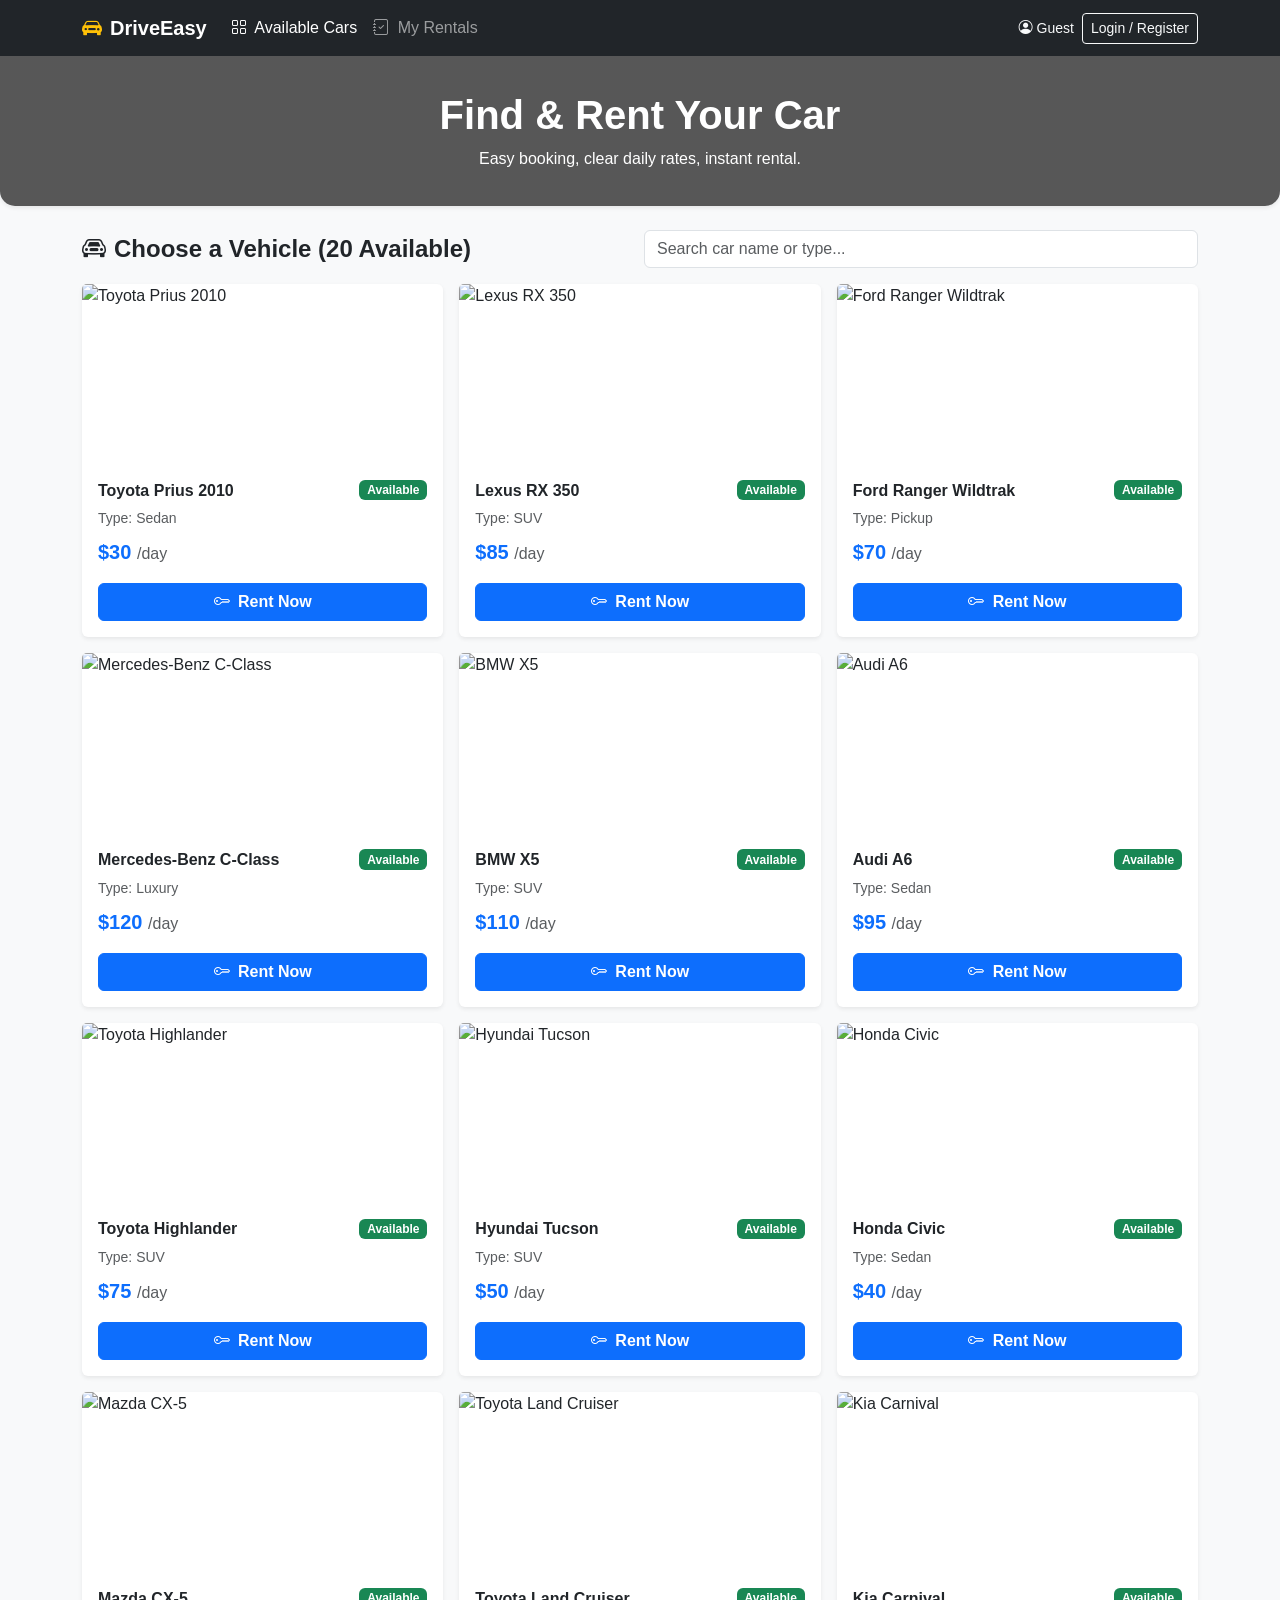
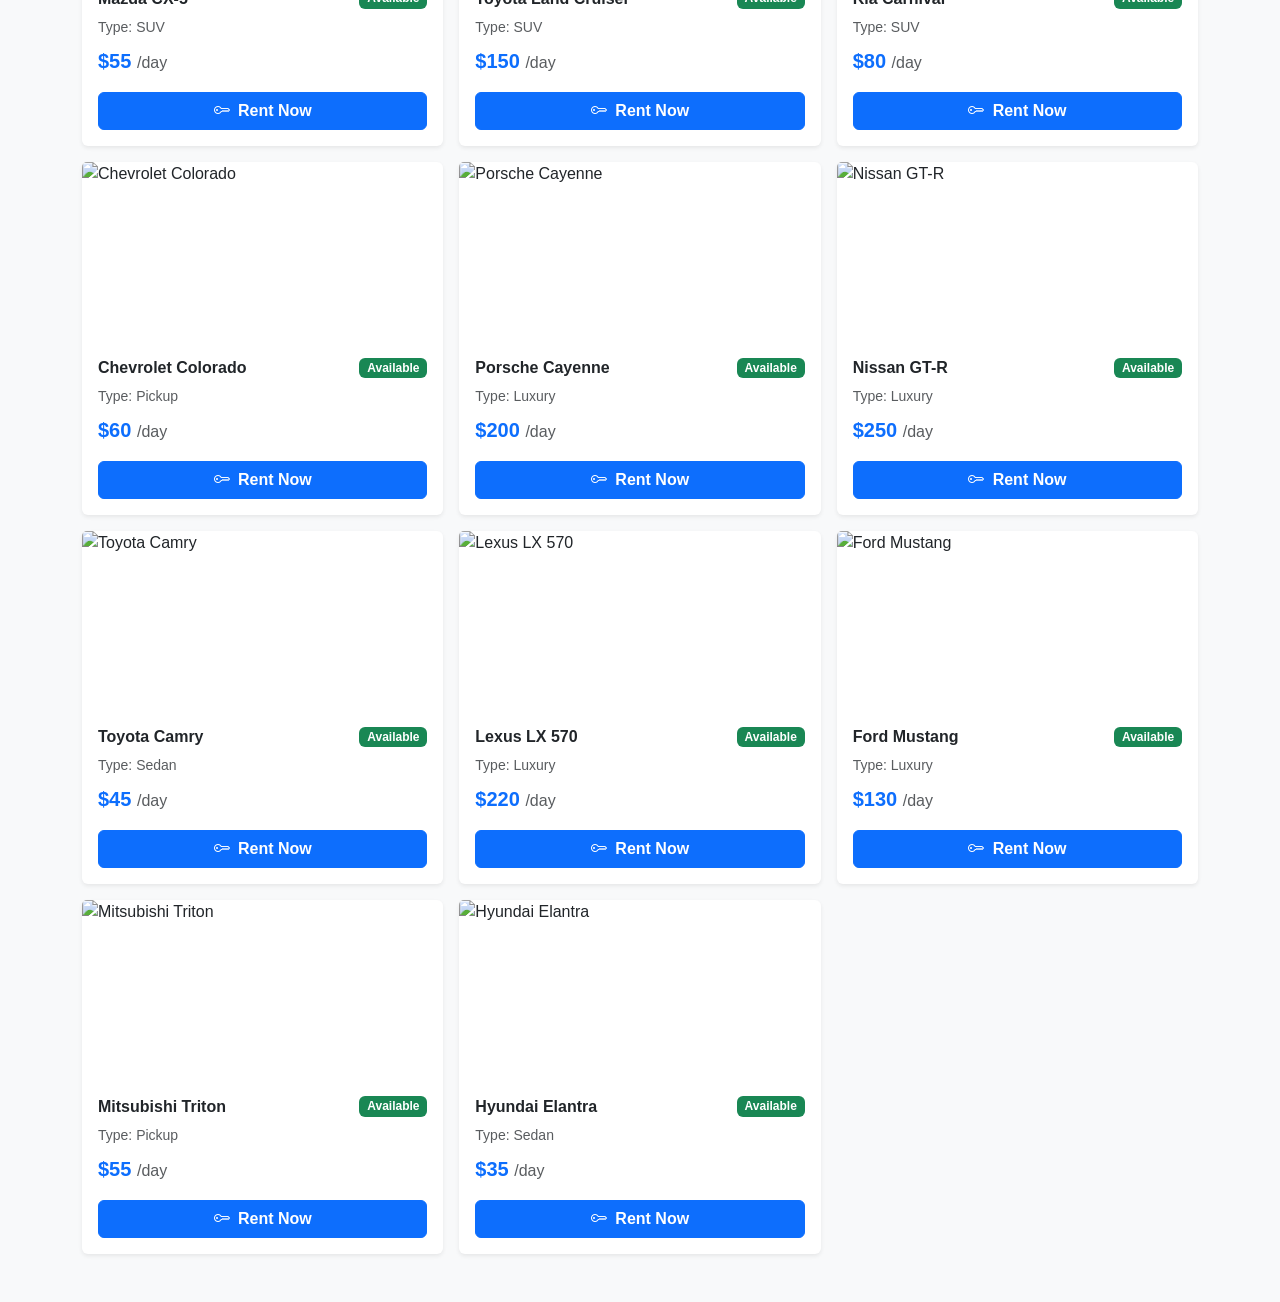
==== index.html @ 92d4c768 "update last code" ====
<!DOCTYPE html>
<html lang="en">
<head>
  <meta charset="UTF-8">
  <meta name="viewport" content="width=device-width, initial-scale=1.0">
  <title>Car Rental System (20 Vehicles)</title>
  <link href="https://cdn.jsdelivr.net/npm/bootstrap@5.3.0/dist/css/bootstrap.min.css" rel="stylesheet">
  <link rel="stylesheet" href="https://cdn.jsdelivr.net/npm/bootstrap-icons@1.11.0/font/bootstrap-icons.css">
  <style>
    body {
      font-family: -apple-system, BlinkMacSystemFont, "Segoe UI", Roboto, Helvetica, Arial, sans-serif;
    }
    .car-card img {
      height: 180px;
      object-fit: cover;
    }
    .hero-banner {
      background: linear-gradient(rgba(0,0,0,0.65), rgba(0,0,0,0.65)), url('https://images.unsplash.com/photo-1485291571150-772bcfc10da5?auto=format&fit=crop&w=1200&q=80');
      background-size: cover;
      background-position: center;
      color: white;
      padding: 35px 15px;
      border-radius: 0 0 15px 15px;
    }
    @media (max-width: 576px) {
      .hero-banner { padding: 25px 10px; }
      .hero-banner h1 { font-size: 1.6rem; }
      .car-card img { height: 160px; }
    }
  </style>
</head>
<body class="bg-light">

  <nav class="navbar navbar-expand-lg navbar-dark bg-dark sticky-top">
    <div class="container">
      <a class="navbar-brand fw-bold" href="#"><i class="bi-car-front-fill me-2 text-warning"></i>DriveEasy</a>
      <button class="navbar-toggler" type="button" data-bs-toggle="collapse" data-bs-target="#navbarNav">
        <span class="navbar-toggler-icon"></span>
      </button>
      <div class="collapse navbar-collapse" id="navbarNav">
        <ul class="navbar-nav me-auto my-2 my-lg-0">
          <li class="nav-item">
            <a class="nav-link active" href="#" onclick="showSection('customer-browse')"><i class="bi-grid me-1"></i> Available Cars</a>
          </li>
          <li class="nav-item" id="nav-my-rentals">
            <a class="nav-link" href="#" onclick="showSection('customer-dashboard')"><i class="bi-journal-check me-1"></i> My Rentals</a>
          </li>
          <li class="nav-item d-none" id="nav-admin">
            <a class="nav-link text-warning" href="#" onclick="showSection('admin-dashboard')"><i class="bi-shield-lock me-1"></i> Admin Panel</a>
          </li>
        </ul>
        <div class="d-flex align-items-center gap-2">
          <span class="text-light small" id="user-display"><i class="bi-person-circle"></i> Guest</span>
          <button class="btn btn-outline-light btn-sm" id="auth-btn" data-bs-toggle="modal" data-bs-target="#authModal">Login / Register</button>
          <button class="btn btn-warning btn-sm d-none" id="logout-btn" onclick="logout()">Logout</button>
        </div>
      </div>
    </div>
  </nav>

  <div class="hero-banner text-center mb-4 shadow-sm">
    <div class="container">
      <h1 class="fw-bold">Find & Rent Your Car</h1>
      <p class="lead mb-0 fs-6">Easy booking, clear daily rates, instant rental.</p>
    </div>
  </div>

  <div class="container mb-5">

    <section id="customer-browse">
      <div class="row align-items-center mb-3 g-2">
        <div class="col-12 col-md-6">
          <h4 class="fw-bold mb-0"><i class="bi-car-front me-2"></i>Choose a Vehicle (20 Available)</h4>
        </div>
        <div class="col-12 col-md-6">
          <input type="text" class="form-control" id="searchInput" onkeyup="filterCars()" placeholder="Search car name or type...">
        </div>
      </div>
      <div class="row g-3" id="car-list-container">
        </div>
    </section>

    <section id="customer-dashboard" class="d-none">
      <h4 class="fw-bold mb-3"><i class="bi-card-checklist me-2"></i>My Active Rentals & Returns</h4>
      <div class="card shadow-sm border-0">
        <div class="card-body p-0">
          <div class="table-responsive">
            <table class="table table-hover align-middle mb-0">
              <thead class="table-dark">
                <tr>
                  <th>Car</th>
                  <th>Days</th>
                  <th>Total Paid</th>
                  <th>Renter Name</th>
                  <th>Status</th>
                  <th>Action</th>
                </tr>
              </thead>
              <tbody id="rented-table-body">
                </tbody>
            </table>
          </div>
        </div>
      </div>
    </section>

    <section id="admin-dashboard" class="d-none">
      <div class="d-flex justify-content-between align-items-center mb-3">
        <h4 class="fw-bold mb-0"><i class="bi-speedometer2 me-2"></i>Admin Dashboard</h4>
        <button class="btn btn-success btn-sm" data-bs-toggle="modal" data-bs-target="#addCarModal">
          <i class="bi-plus-lg me-1"></i> Add New Car
        </button>
      </div>

      <div class="row g-2 mb-4">
        <div class="col-4">
          <div class="card bg-primary text-white p-2 text-center">
            <small>Total</small>
            <h4 id="stat-total-cars" class="mb-0">0</h4>
          </div>
        </div>
        <div class="col-4">
          <div class="card bg-warning text-dark p-2 text-center">
            <small>Rented</small>
            <h4 id="stat-rented-cars" class="mb-0">0</h4>
          </div>
        </div>
        <div class="col-4">
          <div class="card bg-success text-white p-2 text-center">
            <small>Available</small>
            <h4 id="stat-available-cars" class="mb-0">0</h4>
          </div>
        </div>
      </div>

      <div class="card shadow-sm border-0 mb-4">
        <div class="card-header bg-dark text-white fw-bold"><i class="bi-people-fill me-2"></i>Customer Active Rentals & Info</div>
        <div class="card-body p-0">
          <div class="table-responsive">
            <table class="table table-hover align-middle mb-0">
              <thead class="table-secondary">
                <tr>
                  <th>Customer Name</th>
                  <th>Customer Email</th>
                  <th>Phone Number</th>
                  <th>Rented Vehicle</th>
                  <th>Duration / Total</th>
                  <th>Action</th>
                </tr>
              </thead>
              <tbody id="admin-rentals-table-body">
                </tbody>
            </table>
          </div>
        </div>
      </div>

      <div class="card shadow-sm border-0">
        <div class="card-header bg-white fw-bold">Vehicle Fleet</div>
        <div class="card-body p-0">
          <div class="table-responsive">
            <table class="table table-striped align-middle mb-0">
              <thead>
                <tr>
                  <th>ID</th>
                  <th>Car</th>
                  <th>Type</th>
                  <th>Rate/Day</th>
                  <th>Status</th>
                  <th>Action</th>
                </tr>
              </thead>
              <tbody id="admin-table-body">
                </tbody>
            </table>
          </div>
        </div>
      </div>
    </section>

  </div>

  <div class="modal fade" id="authModal" tabindex="-1">
    <div class="modal-dialog modal-dialog-centered">
      <div class="modal-content">
        <div class="modal-header">
          <h5 class="modal-title" id="authModalTitle">Account Access</h5>
          <button type="button" class="btn-close" data-bs-dismiss="modal"></button>
        </div>
        <div class="modal-body">
          <ul class="nav nav-pills nav-justified mb-3" id="pills-tab">
            <li class="nav-item">
              <button class="nav-link active" id="pills-login-tab" data-bs-toggle="pill" data-bs-target="#pills-login">Login</button>
            </li>
            <li class="nav-item">
              <button class="nav-link" id="pills-register-tab" data-bs-toggle="pill" data-bs-target="#pills-register">Register Customer</button>
            </li>
          </ul>
          <div class="tab-content" id="pills-tabContent">
            <div class="tab-pane fade show active" id="pills-login">
              <form id="loginForm">
                <div class="mb-3">
                  <label class="form-label">Email Address</label>
                  <input type="email" class="form-control" id="loginEmail" placeholder="admin@gmail.com" required>
                </div>
                <div class="mb-3">
                  <label class="form-label">Password</label>
                  <input type="password" class="form-control" id="loginPassword" placeholder="enter password" required>
                </div>
                <button type="submit" class="btn btn-primary w-100">Login</button>
                <div class="mt-3 text-muted small bg-light p-2 rounded">
                  <strong>Admin Credentials:</strong> example join@gmail.com / pw : abc234
                </div>
              </form>
            </div>
            <div class="tab-pane fade" id="pills-register">
              <form id="registerForm">
                <div class="mb-2">
                  <label class="form-label">Full Name</label>
                  <input type="text" class="form-control" id="regName" required placeholder="John Doe">
                </div>
                <div class="mb-2">
                  <label class="form-label">Phone Number</label>
                  <input type="tel" class="form-control" id="regPhone" required placeholder="012 345 678">
                </div>
                <div class="mb-2">
                  <label class="form-label">Email Address</label>
                  <input type="email" class="form-control" id="regEmail" required placeholder="john@example.com">
                </div>
                <div class="mb-3">
                  <label class="form-label">Password</label>
                  <input type="password" class="form-control" id="regPassword" required placeholder="enter password">
                </div>
                <button type="submit" class="btn btn-success w-100">Register Account</button>
              </form>
            </div>
          </div>
        </div>
      </div>
    </div>
  </div>

  <div class="modal fade" id="rentalModal" tabindex="-1">
    <div class="modal-dialog modal-dialog-centered">
      <div class="modal-content">
        <div class="modal-header">
          <h5 class="modal-title"><i class="bi-calculator me-2"></i>Rent & Payment Details</h5>
          <button type="button" class="btn-close" data-bs-dismiss="modal"></button>
        </div>
        <div class="modal-body">
          <div class="card bg-light mb-3">
            <div class="card-body">
              <h5 id="modalCarName" class="fw-bold mb-1">Car Name</h5>
              <p id="modalCarRate" class="text-muted mb-0">Daily Rate: $0</p>
            </div>
          </div>
          <form id="checkoutForm">
            <input type="hidden" id="modalCarId">
            <div class="mb-3">
              <label class="form-label">Number of Rental Days</label>
              <input type="number" class="form-control" id="rentalDays" min="1" value="1" oninput="calculateTotal()" required>
            </div>
            <div class="mb-3">
              <label class="form-label">Select Payment Method</label>
              <select class="form-select" id="paymentMethod" required>
                <option value="ABA Pay / KHQR">ABA Pay / KHQR</option>
                <option value="Credit Card">Credit Card (Visa/Mastercard)</option>
                <option value="Cash on Delivery">Cash on Delivery</option>
              </select>
            </div>
            <div class="p-3 bg-warning-subtle border border-warning rounded mb-3 text-center">
              <span class="fs-6">Total Cost:</span>
              <h3 id="modalTotalCost" class="fw-bold text-success mb-0">$0</h3>
            </div>
            <button type="submit" class="btn btn-success w-100 btn-lg">
              <i class="bi-credit-card-fill me-1"></i> Pay & Rent Now
            </button>
          </form>
        </div>
      </div>
    </div>
  </div>

  <div class="modal fade" id="addCarModal" tabindex="-1">
    <div class="modal-dialog modal-dialog-centered">
      <div class="modal-content">
        <div class="modal-header">
          <h5 class="modal-title">Add New Vehicle</h5>
          <button type="button" class="btn-close" data-bs-dismiss="modal"></button>
        </div>
        <div class="modal-body">
          <form id="addCarForm">
            <div class="mb-3">
              <label class="form-label">Car Name</label>
              <input type="text" class="form-control" id="carName" required placeholder="e.g. Lexus RX350">
            </div>
            <div class="mb-3">
              <label class="form-label">Category</label>
              <select class="form-select" id="carType">
                <option value="SUV">SUV</option>
                <option value="Sedan">Sedan</option>
                <option value="Pickup">Pickup</option>
                <option value="Luxury">Luxury</option>
              </select>
            </div>
            <div class="mb-3">
              <label class="form-label">Price Per Day ($)</label>
              <input type="number" class="form-control" id="carPrice" required placeholder="50">
            </div>
            <div class="mb-3">
              <label class="form-label">Image URL</label>
              <input type="url" class="form-control" id="carImage" required placeholder="https://...">
            </div>
            <button type="submit" class="btn btn-primary w-100">Save Vehicle</button>
          </form>
        </div>
      </div>
    </div>
  </div>

  <script src="https://cdn.jsdelivr.net/npm/bootstrap@5.3.0/dist/js/bootstrap.bundle.min.js"></script>

  <script>
    // System Users Database (Admin credentials configured here)
    let users = [
      { name: "System Admin", phone: "012000000", email: "visal22@gmail.com", password: "Sal22", role: "Admin" }
    ];

    let currentUser = null;

    // 20 Initial Cars Data
    let cars = [
      { id: 1, name: "Toyota Prius 2010", type: "Sedan", price: 30, available: true, img: "https://images.unsplash.com/photo-1590362891991-f776e747a588?auto=format&fit=crop&w=600&q=80" },
      { id: 2, name: "Lexus RX 350", type: "SUV", price: 85, available: true, img: "https://images.unsplash.com/photo-1563720223185-11003d516935?auto=format&fit=crop&w=600&q=80" },
      { id: 3, name: "Ford Ranger Wildtrak", type: "Pickup", price: 70, available: true, img: "https://images.unsplash.com/photo-1533473359331-0135ef1b58bf?auto=format&fit=crop&w=600&q=80" },
      { id: 4, name: "Mercedes-Benz C-Class", type: "Luxury", price: 120, available: true, img: "https://images.unsplash.com/photo-1618843479313-40f8afb4b4d8?auto=format&fit=crop&w=600&q=80" },
      { id: 5, name: "BMW X5", type: "SUV", price: 110, available: true, img: "https://images.unsplash.com/photo-1555215695-3004980ad54e?auto=format&fit=crop&w=600&q=80" },
      { id: 6, name: "Audi A6", type: "Sedan", price: 95, available: true, img: "https://images.unsplash.com/photo-1603584173870-7f23fdae1b7a?auto=format&fit=crop&w=600&q=80" },
      { id: 7, name: "Toyota Highlander", type: "SUV", price: 75, available: true, img: "https://images.unsplash.com/photo-1549399542-7e3f8b79c341?auto=format&fit=crop&w=600&q=80" },
      { id: 8, name: "Hyundai Tucson", type: "SUV", price: 50, available: true, img: "https://images.unsplash.com/photo-1583121274602-3e2820c69888?auto=format&fit=crop&w=600&q=80" },
      { id: 9, name: "Honda Civic", type: "Sedan", price: 40, available: true, img: "https://images.unsplash.com/photo-1605559424843-9e4c228bf1c2?auto=format&fit=crop&w=600&q=80" },
      { id: 10, name: "Mazda CX-5", type: "SUV", price: 55, available: true, img: "https://images.unsplash.com/photo-1541899481282-d53bffe3c35d?auto=format&fit=crop&w=600&q=80" },
      { id: 11, name: "Toyota Land Cruiser", type: "SUV", price: 150, available: true, img: "https://images.unsplash.com/photo-1519641471654-76ce0107ad1b?auto=format&fit=crop&w=600&q=80" },
      { id: 12, name: "Kia Carnival", type: "SUV", price: 80, available: true, img: "https://images.unsplash.com/photo-1563720223185-11003d516935?auto=format&fit=crop&w=600&q=80" },
      { id: 13, name: "Chevrolet Colorado", type: "Pickup", price: 60, available: true, img: "https://images.unsplash.com/photo-1533473359331-0135ef1b58bf?auto=format&fit=crop&w=600&q=80" },
      { id: 14, name: "Porsche Cayenne", type: "Luxury", price: 200, available: true, img: "https://images.unsplash.com/photo-1503376780353-7e6692767b70?auto=format&fit=crop&w=600&q=80" },
      { id: 15, name: "Nissan GT-R", type: "Luxury", price: 250, available: true, img: "https://images.unsplash.com/photo-1617814076367-b759c7d7e738?auto=format&fit=crop&w=600&q=80" },
      { id: 16, name: "Toyota Camry", type: "Sedan", price: 45, available: true, img: "https://images.unsplash.com/photo-1621007947382-bb3c3994e3fb?auto=format&fit=crop&w=600&q=80" },
      { id: 17, name: "Lexus LX 570", type: "Luxury", price: 220, available: true, img: "https://images.unsplash.com/photo-1563720223185-11003d516935?auto=format&fit=crop&w=600&q=80" },
      { id: 18, name: "Ford Mustang", type: "Luxury", price: 130, available: true, img: "https://images.unsplash.com/photo-1584345604476-8ec5e12e42dd?auto=format&fit=crop&w=600&q=80" },
      { id: 19, name: "Mitsubishi Triton", type: "Pickup", price: 55, available: true, img: "https://images.unsplash.com/photo-1533473359331-0135ef1b58bf?auto=format&fit=crop&w=600&q=80" },
      { id: 20, name: "Hyundai Elantra", type: "Sedan", price: 35, available: true, img: "https://images.unsplash.com/photo-1603584173870-7f23fdae1b7a?auto=format&fit=crop&w=600&q=80" }
    ];

    let rentals = [];

    document.addEventListener("DOMContentLoaded", () => {
      refreshAllViews();
    });

    // Navigation Handler
    function showSection(sectionId) {
      document.getElementById('customer-browse').classList.add('d-none');
      document.getElementById('customer-dashboard').classList.add('d-none');
      document.getElementById('admin-dashboard').classList.add('d-none');

      document.getElementById(sectionId).classList.remove('d-none');
    }

    // Login Form Action
    document.getElementById('loginForm').addEventListener('submit', function(e) {
      e.preventDefault();
      const email = document.getElementById('loginEmail').value;
      const password = document.getElementById('loginPassword').value;

      const user = users.find(u => u.email === email && u.password === password);

      if (user) {
        currentUser = user;
        updateUserUI();

        const modal = bootstrap.Modal.getInstance(document.getElementById('authModal'));
        modal.hide();
        this.reset();
      } else {
        alert("Invalid Email or Password! Please try again.");
      }
    });

    // Customer Registration Action
    document.getElementById('registerForm').addEventListener('submit', function(e) {
      e.preventDefault();
      const name = document.getElementById('regName').value;
      const phone = document.getElementById('regPhone').value;
      const email = document.getElementById('regEmail').value;
      const password = document.getElementById('regPassword').value;

      const existingUser = users.find(u => u.email === email);
      if (existingUser) {
        alert("This Email is already registered!");
        return;
      }

      const newUser = { name: name, phone: phone, email: email, password: password, role: 'Customer' };
      users.push(newUser);
      currentUser = newUser;
      
      updateUserUI();
      alert(`Account created successfully! Welcome ${name}.`);

      const modal = bootstrap.Modal.getInstance(document.getElementById('authModal'));
      modal.hide();
      this.reset();
    });

    // Logout Function
    function logout() {
      currentUser = null;
      updateUserUI();
      showSection('customer-browse');
    }

    // UI State Update
    function updateUserUI() {
      const userDisplay = document.getElementById('user-display');
      const authBtn = document.getElementById('auth-btn');
      const logoutBtn = document.getElementById('logout-btn');
      const adminNav = document.getElementById('nav-admin');

      if (currentUser) {
        userDisplay.innerHTML = `<i class="bi-person-circle text-warning"></i> ${currentUser.name} (${currentUser.role})`;
        authBtn.classList.add('d-none');
        logoutBtn.classList.remove('d-none');

        if (currentUser.role === 'Admin') {
          adminNav.classList.remove('d-none');
          showSection('admin-dashboard');
        } else {
          adminNav.classList.add('d-none');
        }
      } else {
        userDisplay.innerHTML = `<i class="bi-person-circle"></i> Guest`;
        authBtn.classList.remove('d-none');
        logoutBtn.classList.add('d-none');
        adminNav.classList.add('d-none');
      }
    }

    // Render Car Cards
    function renderCars(filterText = '') {
      const container = document.getElementById('car-list-container');
      container.innerHTML = '';

      const filtered = cars.filter(car => 
        car.name.toLowerCase().includes(filterText.toLowerCase()) || 
        car.type.toLowerCase().includes(filterText.toLowerCase())
      );

      filtered.forEach(car => {
        const badge = car.available 
          ? `<span class="badge bg-success">Available</span>` 
          : `<span class="badge bg-danger">Rented</span>`;
        
        const btn = car.available 
          ? `<button class="btn btn-primary w-100 fw-bold" onclick="openRentalModal(${car.id})"><i class="bi-key me-1"></i> Rent Now</button>` 
          : `<button class="btn btn-secondary w-100" disabled>Not Available</button>`;

        container.innerHTML += `
          <div class="col-12 col-sm-6 col-lg-4">
            <div class="card car-card h-100 shadow-sm border-0">
              <img src="${car.img}" class="card-img-top" alt="${car.name}">
              <div class="card-body d-flex flex-column">
                <div class="d-flex justify-content-between align-items-center mb-2">
                  <h6 class="card-title fw-bold mb-0">${car.name}</h6>
                  ${badge}
                </div>
                <p class="text-muted small mb-2">Type: ${car.type}</p>
                <p class="fw-bold text-primary fs-5 mt-auto mb-3">$${car.price} <span class="fs-6 text-muted fw-normal">/day</span></p>
                ${btn}
              </div>
            </div>
          </div>
        `;
      });
    }

    function filterCars() {
      const text = document.getElementById('searchInput').value;
      renderCars(text);
    }

    // Open Rental Modal
    function openRentalModal(carId) {
      if (!currentUser) {
        alert("Please login or register an account to rent a car.");
        const authModal = new bootstrap.Modal(document.getElementById('authModal'));
        authModal.show();
        return;
      }

      const car = cars.find(c => c.id === carId);
      if (car) {
        document.getElementById('modalCarId').value = car.id;
        document.getElementById('modalCarName').innerText = car.name;
        document.getElementById('modalCarRate').innerText = `Daily Rate: $${car.price}`;
        document.getElementById('rentalDays').value = 1;
        
        calculateTotal();

        const rentalModal = new bootstrap.Modal(document.getElementById('rentalModal'));
        rentalModal.show();
      }
    }

    function calculateTotal() {
      const carId = parseInt(document.getElementById('modalCarId').value);
      const days = parseInt(document.getElementById('rentalDays').value) || 1;
      const car = cars.find(c => c.id === carId);

      if (car) {
        const total = car.price * days;
        document.getElementById('modalTotalCost').innerText = `$${total}`;
      }
    }

    // Process Rental
    document.getElementById('checkoutForm').addEventListener('submit', function(e) {
      e.preventDefault();

      const carId = parseInt(document.getElementById('modalCarId').value);
      const days = parseInt(document.getElementById('rentalDays').value);
      const paymentMethod = document.getElementById('paymentMethod').value;
      const car = cars.find(c => c.id === carId);

      if (car && car.available) {
        car.available = false;
        const totalCost = car.price * days;

        rentals.push({
          id: Date.now(),
          carId: car.id,
          carName: car.name,
          renterName: currentUser.name,
          renterEmail: currentUser.email,
          renterPhone: currentUser.phone || 'N/A',
          days: days,
          totalPrice: totalCost,
          paymentMethod: paymentMethod,
          status: "Active"
        });

        refreshAllViews();

        const modal = bootstrap.Modal.getInstance(document.getElementById('rentalModal'));
        modal.hide();

        alert(`Payment Successful! You rented ${car.name} for ${days} day(s). Total: $${totalCost} via ${paymentMethod}.`);
        showSection('customer-dashboard');
      }
    });

    // Return Car Function
    function returnCar(rentalId) {
      const rentalIndex = rentals.findIndex(r => r.id === rentalId);
      if (rentalIndex !== -1) {
        const rental = rentals[rentalIndex];
        
        const car = cars.find(c => c.id === rental.carId);
        if (car) car.available = true;

        rentals.splice(rentalIndex, 1);
        refreshAllViews();

        alert(`Vehicle "${rental.carName}" successfully returned!`);
      }
    }

    // Render Customer Rented Table
    function renderCustomerRentals() {
      const tbody = document.getElementById('rented-table-body');
      tbody.innerHTML = '';

      if (!currentUser) {
        tbody.innerHTML = `<tr><td colspan="6" class="text-center text-muted p-3">Please login to view your rentals.</td></tr>`;
        return;
      }

      const userRentals = rentals.filter(r => r.renterEmail === currentUser.email);

      if (userRentals.length === 0) {
        tbody.innerHTML = `<tr><td colspan="6" class="text-center text-muted p-3">No active rentals found.</td></tr>`;
        return;
      }

      userRentals.forEach((r) => {
        tbody.innerHTML += `
          <tr>
            <td class="fw-bold">${r.carName}</td>
            <td>${r.days} Days</td>
            <td class="text-success fw-bold">$${r.totalPrice}</td>
            <td>${r.renterName}</td>
            <td><span class="badge bg-warning text-dark">${r.status}</span></td>
            <td>
              <button class="btn btn-sm btn-outline-danger" onclick="returnCar(${r.id})">
                <i class="bi-arrow-return-left"></i> Return Car
              </button>
            </td>
          </tr>
        `;
      });
    }

    // Render Admin Fleet & Active Customer Rentals
    function renderAdminTable() {
      // Fleet Inventory Table
      const tbody = document.getElementById('admin-table-body');
      tbody.innerHTML = '';

      cars.forEach(car => {
        const statusBadge = car.available 
          ? `<span class="badge bg-success">Available</span>` 
          : `<span class="badge bg-danger">Rented</span>`;

        tbody.innerHTML += `
          <tr>
            <td>${car.id}</td>
            <td class="fw-bold">${car.name}</td>
            <td>${car.type}</td>
            <td>$${car.price}</td>
            <td>${statusBadge}</td>
            <td>
              <button class="btn btn-sm btn-danger" onclick="deleteCar(${car.id})">
                <i class="bi-trash"></i>
              </button>
            </td>
          </tr>
        `;
      });

      // Customer Rentals Overview for Admin
      const rentalsTbody = document.getElementById('admin-rentals-table-body');
      rentalsTbody.innerHTML = '';

      if (rentals.length === 0) {
        rentalsTbody.innerHTML = `<tr><td colspan="6" class="text-center text-muted p-3">No active customer rentals.</td></tr>`;
        return;
      }

      rentals.forEach(r => {
        rentalsTbody.innerHTML += `
          <tr>
            <td class="fw-bold">${r.renterName}</td>
            <td><a href="mailto:${r.renterEmail}">${r.renterEmail}</a></td>
            <td>${r.renterPhone}</td>
            <td class="fw-bold text-primary">${r.carName}</td>
            <td>${r.days} Days ($${r.totalPrice})</td>
            <td>
              <button class="btn btn-sm btn-danger" onclick="returnCar(${r.id})">
                Force Return
              </button>
            </td>
          </tr>
        `;
      });
    }

    function deleteCar(carId) {
      if (confirm('Are you sure you want to delete this vehicle?')) {
        cars = cars.filter(c => c.id !== carId);
        refreshAllViews();
      }
    }

    // Add Car Action
    document.getElementById('addCarForm').addEventListener('submit', function(e) {
      e.preventDefault();
      
      const newCar = {
        id: cars.length ? Math.max(...cars.map(c => c.id)) + 1 : 1,
        name: document.getElementById('carName').value,
        type: document.getElementById('carType').value,
        price: parseFloat(document.getElementById('carPrice').value),
        available: true,
        img: document.getElementById('carImage').value || 'https://images.unsplash.com/photo-1533473359331-0135ef1b58bf?auto=format&fit=crop&w=600&q=80'
      };

      cars.push(newCar);
      refreshAllViews();

      this.reset();
      const modal = bootstrap.Modal.getInstance(document.getElementById('addCarModal'));
      modal.hide();
    });

    // Update Stats
    function updateStats() {
      const total = cars.length;
      const rented = cars.filter(c => !c.available).length;
      const available = total - rented;

      document.getElementById('stat-total-cars').innerText = total;
      document.getElementById('stat-rented-cars').innerText = rented;
      document.getElementById('stat-available-cars').innerText = available;
    }

    function refreshAllViews() {
      renderCars();
      renderCustomerRentals();
      renderAdminTable();
      updateStats();
    }
  </script>
</body>
</html>
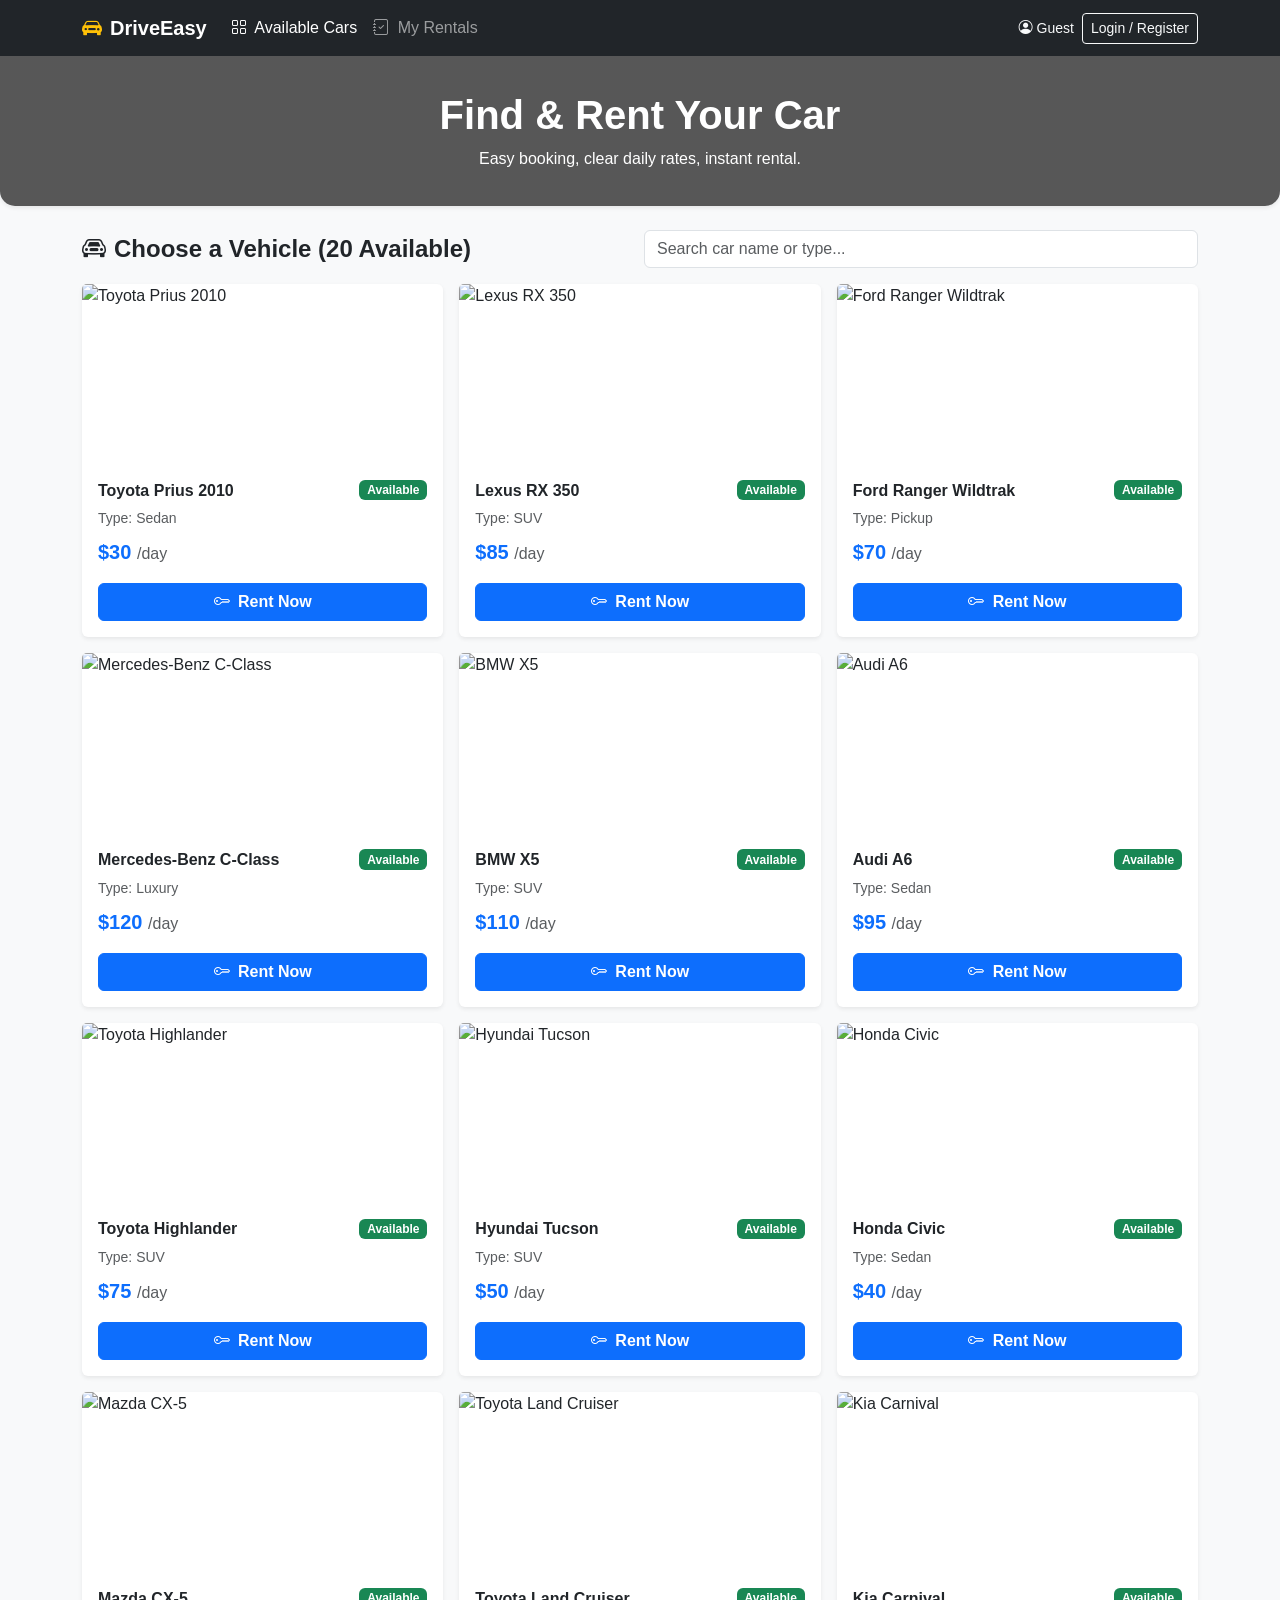
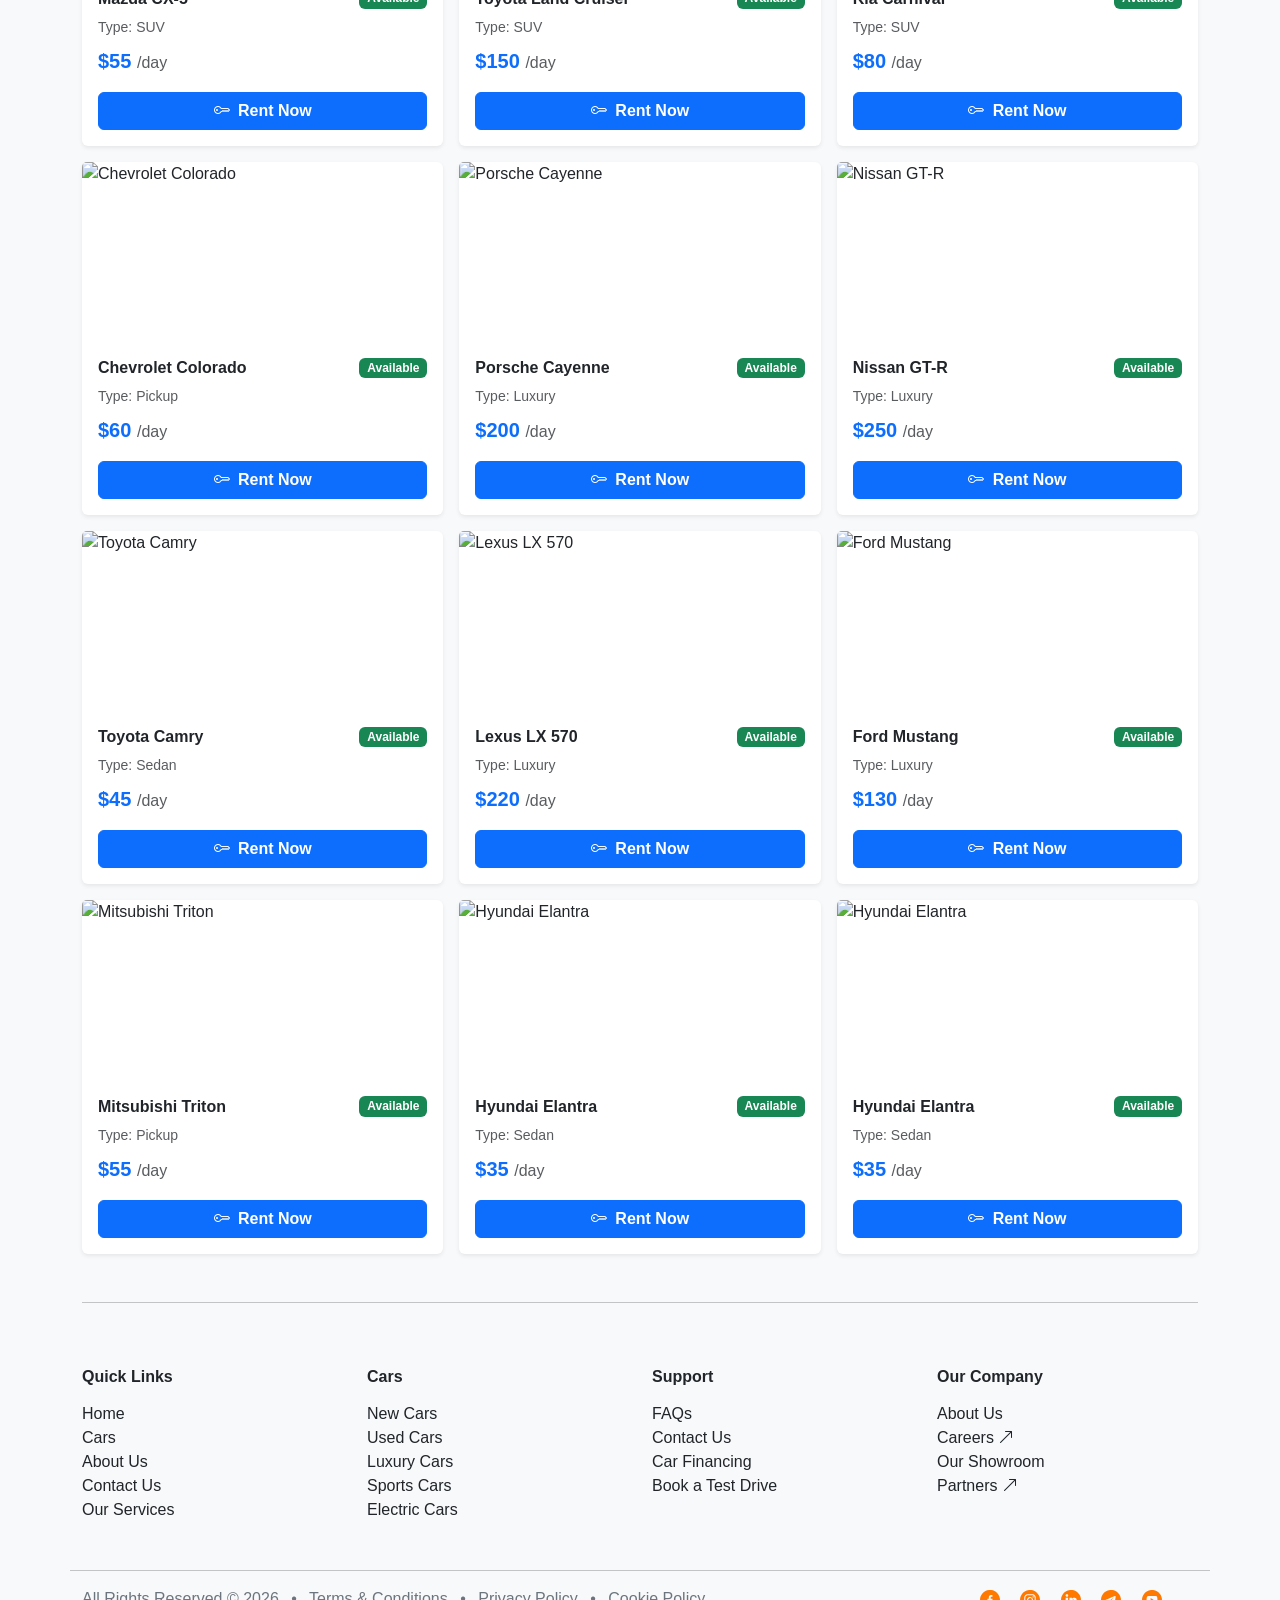
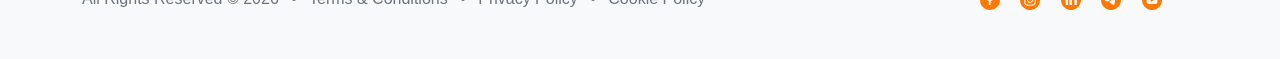
==== commit 270ecb72: "change code" ====
--- a/index.html
+++ b/index.html
@@ -1,5 +1,6 @@
 <!DOCTYPE html>
 <html lang="en">
+
 <head>
   <meta charset="UTF-8">
   <meta name="viewport" content="width=device-width, initial-scale=1.0">
@@ -10,25 +11,66 @@
     body {
       font-family: -apple-system, BlinkMacSystemFont, "Segoe UI", Roboto, Helvetica, Arial, sans-serif;
     }
+
     .car-card img {
       height: 180px;
       object-fit: cover;
     }
+
     .hero-banner {
-      background: linear-gradient(rgba(0,0,0,0.65), rgba(0,0,0,0.65)), url('https://images.unsplash.com/photo-1485291571150-772bcfc10da5?auto=format&fit=crop&w=1200&q=80');
+      background: linear-gradient(rgba(0, 0, 0, 0.65), rgba(0, 0, 0, 0.65)), url('https://images.unsplash.com/photo-1485291571150-772bcfc10da5?auto=format&fit=crop&w=1200&q=80');
       background-size: cover;
       background-position: center;
       color: white;
       padding: 35px 15px;
       border-radius: 0 0 15px 15px;
     }
+
     @media (max-width: 576px) {
-      .hero-banner { padding: 25px 10px; }
-      .hero-banner h1 { font-size: 1.6rem; }
-      .car-card img { height: 160px; }
-    }
+      .hero-banner {
+        padding: 25px 10px;
+      }
+
+      .hero-banner h1 {
+        font-size: 1.6rem;
+      }
+
+      .car-card img {
+        height: 160px;
+      }
+    }
+
+    /* hover footer */
+    a {
+      position: relative;
+      display: inline-block;
+      text-decoration: none;
+      transition: color .3s;
+    }
+
+    a::after {
+      content: "";
+      position: absolute;
+      left: 0;
+      bottom: -3px;
+      width: 0;
+      height: 2px;
+      background: black;
+      transition: width .3s ease;
+    }
+
+    a:hover {
+      color: black;
+    }
+
+    a:hover::after {
+      width: 100%;
+    }
+
+    /* end hover */
   </style>
 </head>
+
 <body class="bg-light">
 
   <nav class="navbar navbar-expand-lg navbar-dark bg-dark sticky-top">
@@ -40,18 +82,22 @@
       <div class="collapse navbar-collapse" id="navbarNav">
         <ul class="navbar-nav me-auto my-2 my-lg-0">
           <li class="nav-item">
-            <a class="nav-link active" href="#" onclick="showSection('customer-browse')"><i class="bi-grid me-1"></i> Available Cars</a>
+            <a class="nav-link active" href="#" onclick="showSection('customer-browse')"><i class="bi-grid me-1"></i>
+              Available Cars</a>
           </li>
           <li class="nav-item" id="nav-my-rentals">
-            <a class="nav-link" href="#" onclick="showSection('customer-dashboard')"><i class="bi-journal-check me-1"></i> My Rentals</a>
+            <a class="nav-link" href="#" onclick="showSection('customer-dashboard')"><i
+                class="bi-journal-check me-1"></i> My Rentals</a>
           </li>
           <li class="nav-item d-none" id="nav-admin">
-            <a class="nav-link text-warning" href="#" onclick="showSection('admin-dashboard')"><i class="bi-shield-lock me-1"></i> Admin Panel</a>
+            <a class="nav-link text-warning" href="#" onclick="showSection('admin-dashboard')"><i
+                class="bi-shield-lock me-1"></i> Admin Panel</a>
           </li>
         </ul>
         <div class="d-flex align-items-center gap-2">
           <span class="text-light small" id="user-display"><i class="bi-person-circle"></i> Guest</span>
-          <button class="btn btn-outline-light btn-sm" id="auth-btn" data-bs-toggle="modal" data-bs-target="#authModal">Login / Register</button>
+          <button class="btn btn-outline-light btn-sm" id="auth-btn" data-bs-toggle="modal"
+            data-bs-target="#authModal">Login / Register</button>
           <button class="btn btn-warning btn-sm d-none" id="logout-btn" onclick="logout()">Logout</button>
         </div>
       </div>
@@ -73,11 +119,12 @@
           <h4 class="fw-bold mb-0"><i class="bi-car-front me-2"></i>Choose a Vehicle (20 Available)</h4>
         </div>
         <div class="col-12 col-md-6">
-          <input type="text" class="form-control" id="searchInput" onkeyup="filterCars()" placeholder="Search car name or type...">
+          <input type="text" class="form-control" id="searchInput" onkeyup="filterCars()"
+            placeholder="Search car name or type...">
         </div>
       </div>
       <div class="row g-3" id="car-list-container">
-        </div>
+      </div>
     </section>
 
     <section id="customer-dashboard" class="d-none">
@@ -97,7 +144,7 @@
                 </tr>
               </thead>
               <tbody id="rented-table-body">
-                </tbody>
+              </tbody>
             </table>
           </div>
         </div>
@@ -134,7 +181,8 @@
       </div>
 
       <div class="card shadow-sm border-0 mb-4">
-        <div class="card-header bg-dark text-white fw-bold"><i class="bi-people-fill me-2"></i>Customer Active Rentals & Info</div>
+        <div class="card-header bg-dark text-white fw-bold"><i class="bi-people-fill me-2"></i>Customer Active Rentals &
+          Info</div>
         <div class="card-body p-0">
           <div class="table-responsive">
             <table class="table table-hover align-middle mb-0">
@@ -149,7 +197,7 @@
                 </tr>
               </thead>
               <tbody id="admin-rentals-table-body">
-                </tbody>
+              </tbody>
             </table>
           </div>
         </div>
@@ -171,7 +219,7 @@
                 </tr>
               </thead>
               <tbody id="admin-table-body">
-                </tbody>
+              </tbody>
             </table>
           </div>
         </div>
@@ -184,16 +232,18 @@
     <div class="modal-dialog modal-dialog-centered">
       <div class="modal-content">
         <div class="modal-header">
-          <h5 class="modal-title" id="authModalTitle">Account Access</h5>
+          <h5 class="modal-title text-center" id="authModalTitle">Account Access</h5>
           <button type="button" class="btn-close" data-bs-dismiss="modal"></button>
         </div>
         <div class="modal-body">
           <ul class="nav nav-pills nav-justified mb-3" id="pills-tab">
             <li class="nav-item">
-              <button class="nav-link active" id="pills-login-tab" data-bs-toggle="pill" data-bs-target="#pills-login">Login</button>
+              <button class="nav-link active" id="pills-login-tab" data-bs-toggle="pill"
+                data-bs-target="#pills-login">Login</button>
             </li>
             <li class="nav-item">
-              <button class="nav-link" id="pills-register-tab" data-bs-toggle="pill" data-bs-target="#pills-register">Register Customer</button>
+              <button class="nav-link" id="pills-register-tab" data-bs-toggle="pill"
+                data-bs-target="#pills-register">Register Customer</button>
             </li>
           </ul>
           <div class="tab-content" id="pills-tabContent">
@@ -201,11 +251,11 @@
               <form id="loginForm">
                 <div class="mb-3">
                   <label class="form-label">Email Address</label>
-                  <input type="email" class="form-control" id="loginEmail" placeholder="admin@gmail.com" required>
+                  <input type="email" class="form-control" id="loginEmail" placeholder="Enter Email" required>
                 </div>
                 <div class="mb-3">
                   <label class="form-label">Password</label>
-                  <input type="password" class="form-control" id="loginPassword" placeholder="enter password" required>
+                  <input type="password" class="form-control" id="loginPassword" placeholder="Enter password" required>
                 </div>
                 <button type="submit" class="btn btn-primary w-100">Login</button>
                 <div class="mt-3 text-muted small bg-light p-2 rounded">
@@ -217,19 +267,19 @@
               <form id="registerForm">
                 <div class="mb-2">
                   <label class="form-label">Full Name</label>
-                  <input type="text" class="form-control" id="regName" required placeholder="John Doe">
+                  <input type="text" class="form-control" id="regName" required placeholder="Enter Name">
                 </div>
                 <div class="mb-2">
                   <label class="form-label">Phone Number</label>
-                  <input type="tel" class="form-control" id="regPhone" required placeholder="012 345 678">
+                  <input type="tel" class="form-control" id="regPhone" required placeholder="Enter Phone Number">
                 </div>
                 <div class="mb-2">
                   <label class="form-label">Email Address</label>
-                  <input type="email" class="form-control" id="regEmail" required placeholder="john@example.com">
+                  <input type="email" class="form-control" id="regEmail" required placeholder="Enter Email">
                 </div>
                 <div class="mb-3">
                   <label class="form-label">Password</label>
-                  <input type="password" class="form-control" id="regPassword" required placeholder="enter password">
+                  <input type="password" class="form-control" id="regPassword" required placeholder="Enter password">
                 </div>
                 <button type="submit" class="btn btn-success w-100">Register Account</button>
               </form>
@@ -258,7 +308,8 @@
             <input type="hidden" id="modalCarId">
             <div class="mb-3">
               <label class="form-label">Number of Rental Days</label>
-              <input type="number" class="form-control" id="rentalDays" min="1" value="1" oninput="calculateTotal()" required>
+              <input type="number" class="form-control" id="rentalDays" min="1" value="1" oninput="calculateTotal()"
+                required>
             </div>
             <div class="mb-3">
               <label class="form-label">Select Payment Method</label>
@@ -318,17 +369,86 @@
     </div>
   </div>
 
+  <!-- footer design -->
+  <div class="container">
+    <hr>
+
+    <div class="row py-5">
+
+      <div class="col-lg-3 col-md-6 col-12 mb-4">
+        <h6 class="fw-bold mb-3">Quick Links</h6>
+        <a class="text-dark text-decoration-none" href="#">Home</a><br>
+        <a class="text-dark text-decoration-none" href="#">Cars</a><br>
+        <a class="text-dark text-decoration-none" href="#">About Us</a><br>
+        <a class="text-dark text-decoration-none" href="#">Contact Us</a><br>
+        <a class="text-dark text-decoration-none" href="#">Our Services</a>
+      </div>
+
+      <div class="col-lg-3 col-md-6 col-12 mb-4">
+        <h6 class="fw-bold mb-3">Cars</h6>
+        <a class="text-dark text-decoration-none" href="#">New Cars</a><br>
+        <a class="text-dark text-decoration-none" href="#">Used Cars</a><br>
+        <a class="text-dark text-decoration-none" href="#">Luxury Cars</a><br>
+        <a class="text-dark text-decoration-none" href="#">Sports Cars</a><br>
+        <a class="text-dark text-decoration-none" href="#">Electric Cars</a>
+      </div>
+
+      <div class="col-lg-3 col-md-6 col-12 mb-4">
+        <h6 class="fw-bold mb-3">Support</h6>
+        <a class="text-dark text-decoration-none" href="#">FAQs</a><br>
+        <a class="text-dark text-decoration-none" href="#">Contact Us</a><br>
+        <a class="text-dark text-decoration-none" href="#">Car Financing</a><br>
+        <a class="text-dark text-decoration-none" href="#">Book a Test Drive</a>
+      </div>
+
+      <div class="col-lg-3 col-md-6 col-12 mb-4">
+        <h6 class="fw-bold mb-3">Our Company</h6>
+        <a class="text-dark text-decoration-none" href="#">About Us</a><br>
+        <a class="text-dark text-decoration-none" href="#">
+          Careers <i class="bi bi-arrow-up-right"></i>
+        </a><br>
+        <a class="text-dark text-decoration-none" href="#">Our Showroom</a><br>
+        <a class="text-dark text-decoration-none" href="#">
+          Partners <i class="bi bi-arrow-up-right"></i>
+        </a>
+      </div>
+      <hr class="mt-4">
+
+      <div class="d-flex justify-content-between align-items-center flex-wrap ">
+        <div class="text-secondary">
+          All Rights Reserved © 2026
+          <span class="mx-2">•</span>
+          Terms & Conditions
+          <span class="mx-2">•</span>
+          Privacy Policy
+          <span class="mx-2">•</span>
+          Cookie Policy
+        </div>
+        <div>
+          <img class="me-3" src="image/facebook.f89d8bdc.svg" alt="" style="width: 20px;">
+          <img class="me-3" src="image/instagram.0aaaf7b7.svg" alt="" style="width: 20px;">
+          <img class="me-3" src="image/linkedin.fc1f98ff.svg" alt="" style="width: 20px;">
+          <img class="me-3" src="image/telegram.6b068316.svg" alt="" style="width: 20px;">
+          <img class="me-3" src="image/play.1b3de134.svg" alt="" style="width: 20px;">
+          <img class="me-3" src="image/icon-tiktok.avif" alt="" style="width: 20px;">
+        </div>
+      </div>
+    </div>
+  </div>
+  <!-- end footer -->
+
   <script src="https://cdn.jsdelivr.net/npm/bootstrap@5.3.0/dist/js/bootstrap.bundle.min.js"></script>
 
   <script>
     // System Users Database (Admin credentials configured here)
     let users = [
-      { name: "System Admin", phone: "012000000", email: "visal22@gmail.com", password: "Sal22", role: "Admin" }
+      { name: "System Admin", phone: "012000000", email: "visal22@gmail.com", password: "Sal22", role: "Admin" },
+      { name: "System Admin", phone: "0976370492", email: "cheatjoker177@gmail.com", password: "chhay1", role: "Admin" },
     ];
 
     let currentUser = null;
 
-    // 20 Initial Cars Data
+    // 21 Initial Cars Data
     let cars = [
       { id: 1, name: "Toyota Prius 2010", type: "Sedan", price: 30, available: true, img: "https://images.unsplash.com/photo-1590362891991-f776e747a588?auto=format&fit=crop&w=600&q=80" },
       { id: 2, name: "Lexus RX 350", type: "SUV", price: 85, available: true, img: "https://images.unsplash.com/photo-1563720223185-11003d516935?auto=format&fit=crop&w=600&q=80" },
@@ -349,7 +469,8 @@
       { id: 17, name: "Lexus LX 570", type: "Luxury", price: 220, available: true, img: "https://images.unsplash.com/photo-1563720223185-11003d516935?auto=format&fit=crop&w=600&q=80" },
       { id: 18, name: "Ford Mustang", type: "Luxury", price: 130, available: true, img: "https://images.unsplash.com/photo-1584345604476-8ec5e12e42dd?auto=format&fit=crop&w=600&q=80" },
       { id: 19, name: "Mitsubishi Triton", type: "Pickup", price: 55, available: true, img: "https://images.unsplash.com/photo-1533473359331-0135ef1b58bf?auto=format&fit=crop&w=600&q=80" },
-      { id: 20, name: "Hyundai Elantra", type: "Sedan", price: 35, available: true, img: "https://images.unsplash.com/photo-1603584173870-7f23fdae1b7a?auto=format&fit=crop&w=600&q=80" }
+      { id: 20, name: "Hyundai Elantra", type: "Sedan", price: 35, available: true, img: "https://images.unsplash.com/photo-1603584173870-7f23fdae1b7a?auto=format&fit=crop&w=600&q=80" },
+      { id: 21, name: "Hyundai Elantra", type: "Sedan", price: 35, available: true, img: "https://images.unsplash.com/photo-1603584173870-7f23fdae1b7a?auto=format&fit=crop&w=600&q=80" },
     ];
 
     let rentals = [];
@@ -368,7 +489,7 @@
     }
 
     // Login Form Action
-    document.getElementById('loginForm').addEventListener('submit', function(e) {
+    document.getElementById('loginForm').addEventListener('submit', function (e) {
       e.preventDefault();
       const email = document.getElementById('loginEmail').value;
       const password = document.getElementById('loginPassword').value;
@@ -388,7 +509,7 @@
     });
 
     // Customer Registration Action
-    document.getElementById('registerForm').addEventListener('submit', function(e) {
+    document.getElementById('registerForm').addEventListener('submit', function (e) {
       e.preventDefault();
       const name = document.getElementById('regName').value;
       const phone = document.getElementById('regPhone').value;
@@ -404,7 +525,7 @@
       const newUser = { name: name, phone: phone, email: email, password: password, role: 'Customer' };
       users.push(newUser);
       currentUser = newUser;
-      
+
       updateUserUI();
       alert(`Account created successfully! Welcome ${name}.`);
 
@@ -451,18 +572,18 @@
       const container = document.getElementById('car-list-container');
       container.innerHTML = '';
 
-      const filtered = cars.filter(car => 
-        car.name.toLowerCase().includes(filterText.toLowerCase()) || 
+      const filtered = cars.filter(car =>
+        car.name.toLowerCase().includes(filterText.toLowerCase()) ||
         car.type.toLowerCase().includes(filterText.toLowerCase())
       );
 
       filtered.forEach(car => {
-        const badge = car.available 
-          ? `<span class="badge bg-success">Available</span>` 
+        const badge = car.available
+          ? `<span class="badge bg-success">Available</span>`
           : `<span class="badge bg-danger">Rented</span>`;
-        
-        const btn = car.available 
-          ? `<button class="btn btn-primary w-100 fw-bold" onclick="openRentalModal(${car.id})"><i class="bi-key me-1"></i> Rent Now</button>` 
+
+        const btn = car.available
+          ? `<button class="btn btn-primary w-100 fw-bold" onclick="openRentalModal(${car.id})"><i class="bi-key me-1"></i> Rent Now</button>`
           : `<button class="btn btn-secondary w-100" disabled>Not Available</button>`;
 
         container.innerHTML += `
@@ -492,22 +613,23 @@
     // Open Rental Modal
     function openRentalModal(carId) {
       if (!currentUser) {
-        alert("Please login or register an account to rent a car.");
-        const authModal = new bootstrap.Modal(document.getElementById('authModal'));
+        const authModal = new bootstrap.Modal(
+          document.getElementById('authModal')
+        );
         authModal.show();
         return;
       }
-
       const car = cars.find(c => c.id === carId);
       if (car) {
         document.getElementById('modalCarId').value = car.id;
         document.getElementById('modalCarName').innerText = car.name;
         document.getElementById('modalCarRate').innerText = `Daily Rate: $${car.price}`;
         document.getElementById('rentalDays').value = 1;
-        
         calculateTotal();
-
-        const rentalModal = new bootstrap.Modal(document.getElementById('rentalModal'));
+        const rentalModal = new bootstrap.Modal(
+          document.getElementById('rentalModal')
+        );
+
         rentalModal.show();
       }
     }
@@ -524,7 +646,7 @@
     }
 
     // Process Rental
-    document.getElementById('checkoutForm').addEventListener('submit', function(e) {
+    document.getElementById('checkoutForm').addEventListener('submit', function (e) {
       e.preventDefault();
 
       const carId = parseInt(document.getElementById('modalCarId').value);
@@ -564,7 +686,7 @@
       const rentalIndex = rentals.findIndex(r => r.id === rentalId);
       if (rentalIndex !== -1) {
         const rental = rentals[rentalIndex];
-        
+
         const car = cars.find(c => c.id === rental.carId);
         if (car) car.available = true;
 
@@ -617,8 +739,8 @@
       tbody.innerHTML = '';
 
       cars.forEach(car => {
-        const statusBadge = car.available 
-          ? `<span class="badge bg-success">Available</span>` 
+        const statusBadge = car.available
+          ? `<span class="badge bg-success">Available</span>`
           : `<span class="badge bg-danger">Rented</span>`;
 
         tbody.innerHTML += `
@@ -672,9 +794,9 @@
     }
 
     // Add Car Action
-    document.getElementById('addCarForm').addEventListener('submit', function(e) {
+    document.getElementById('addCarForm').addEventListener('submit', function (e) {
       e.preventDefault();
-      
+
       const newCar = {
         id: cars.length ? Math.max(...cars.map(c => c.id)) + 1 : 1,
         name: document.getElementById('carName').value,
@@ -711,4 +833,5 @@
     }
   </script>
 </body>
+
 </html>
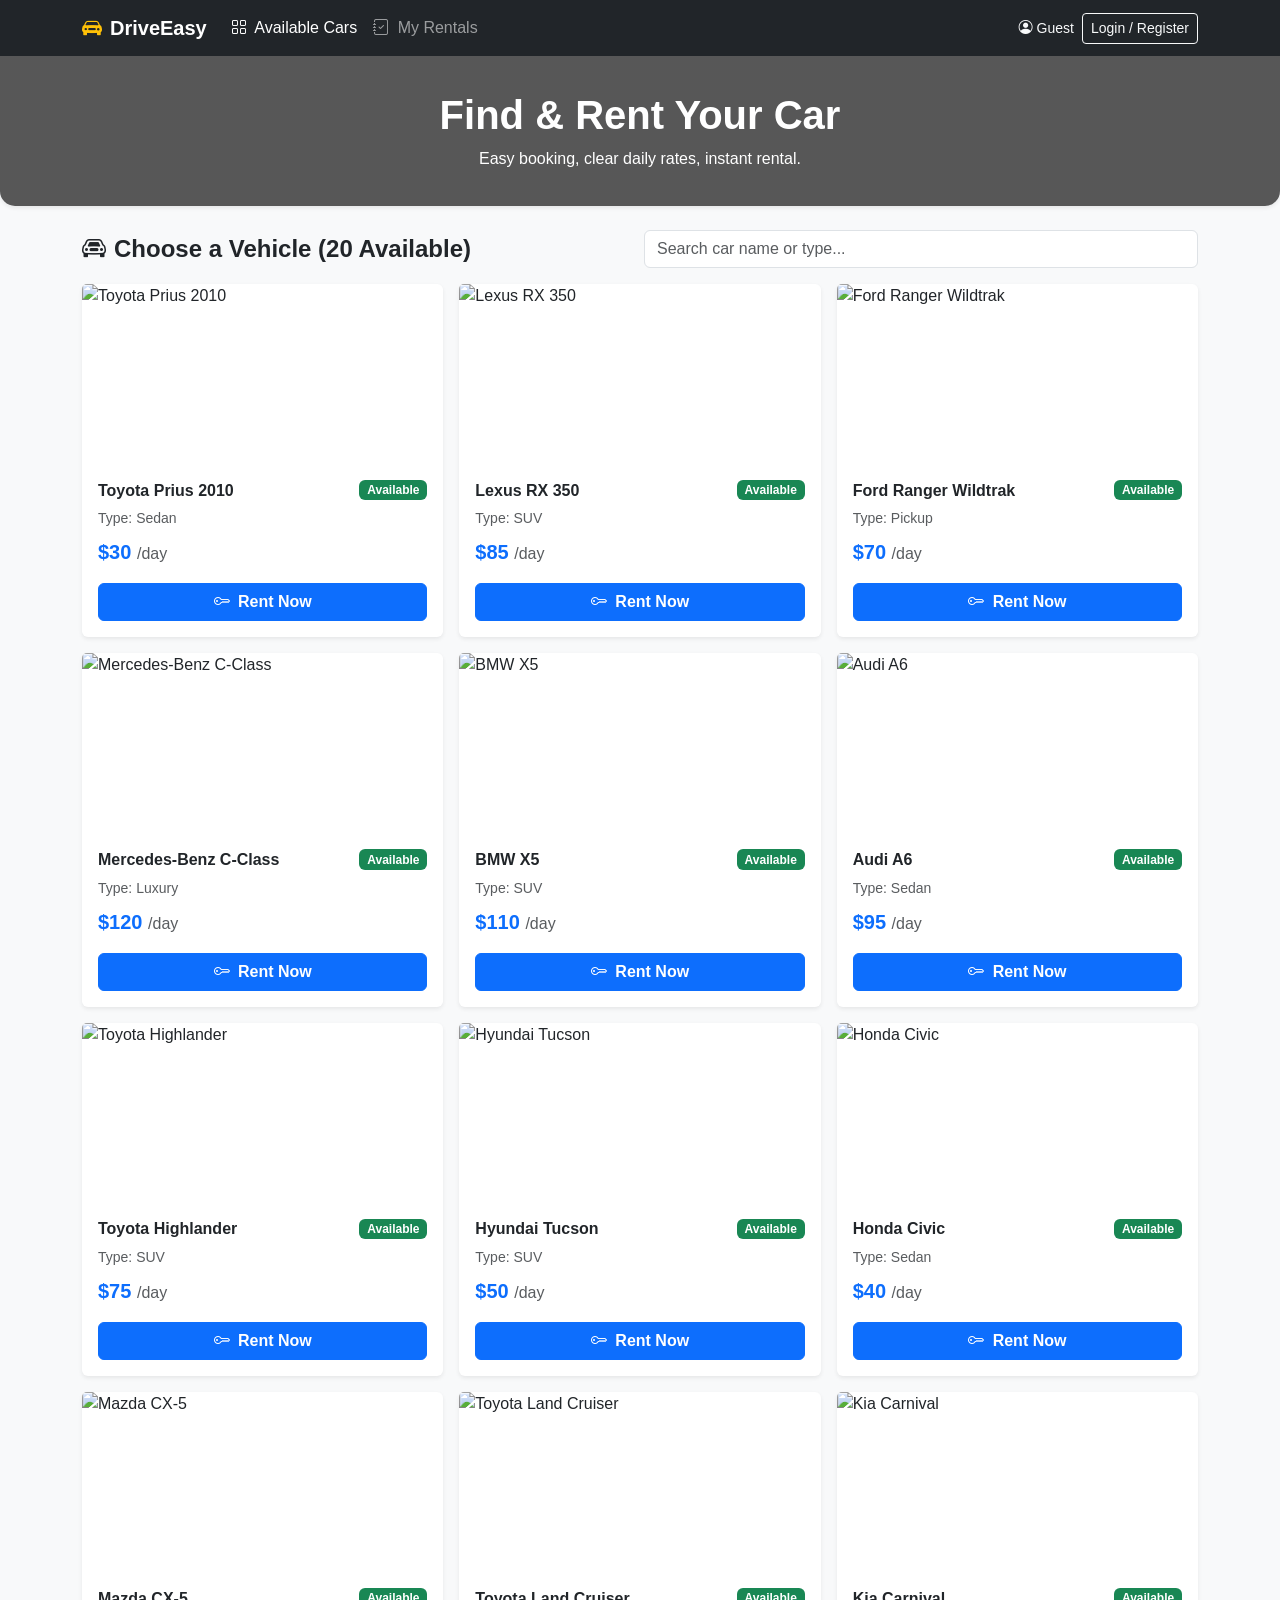
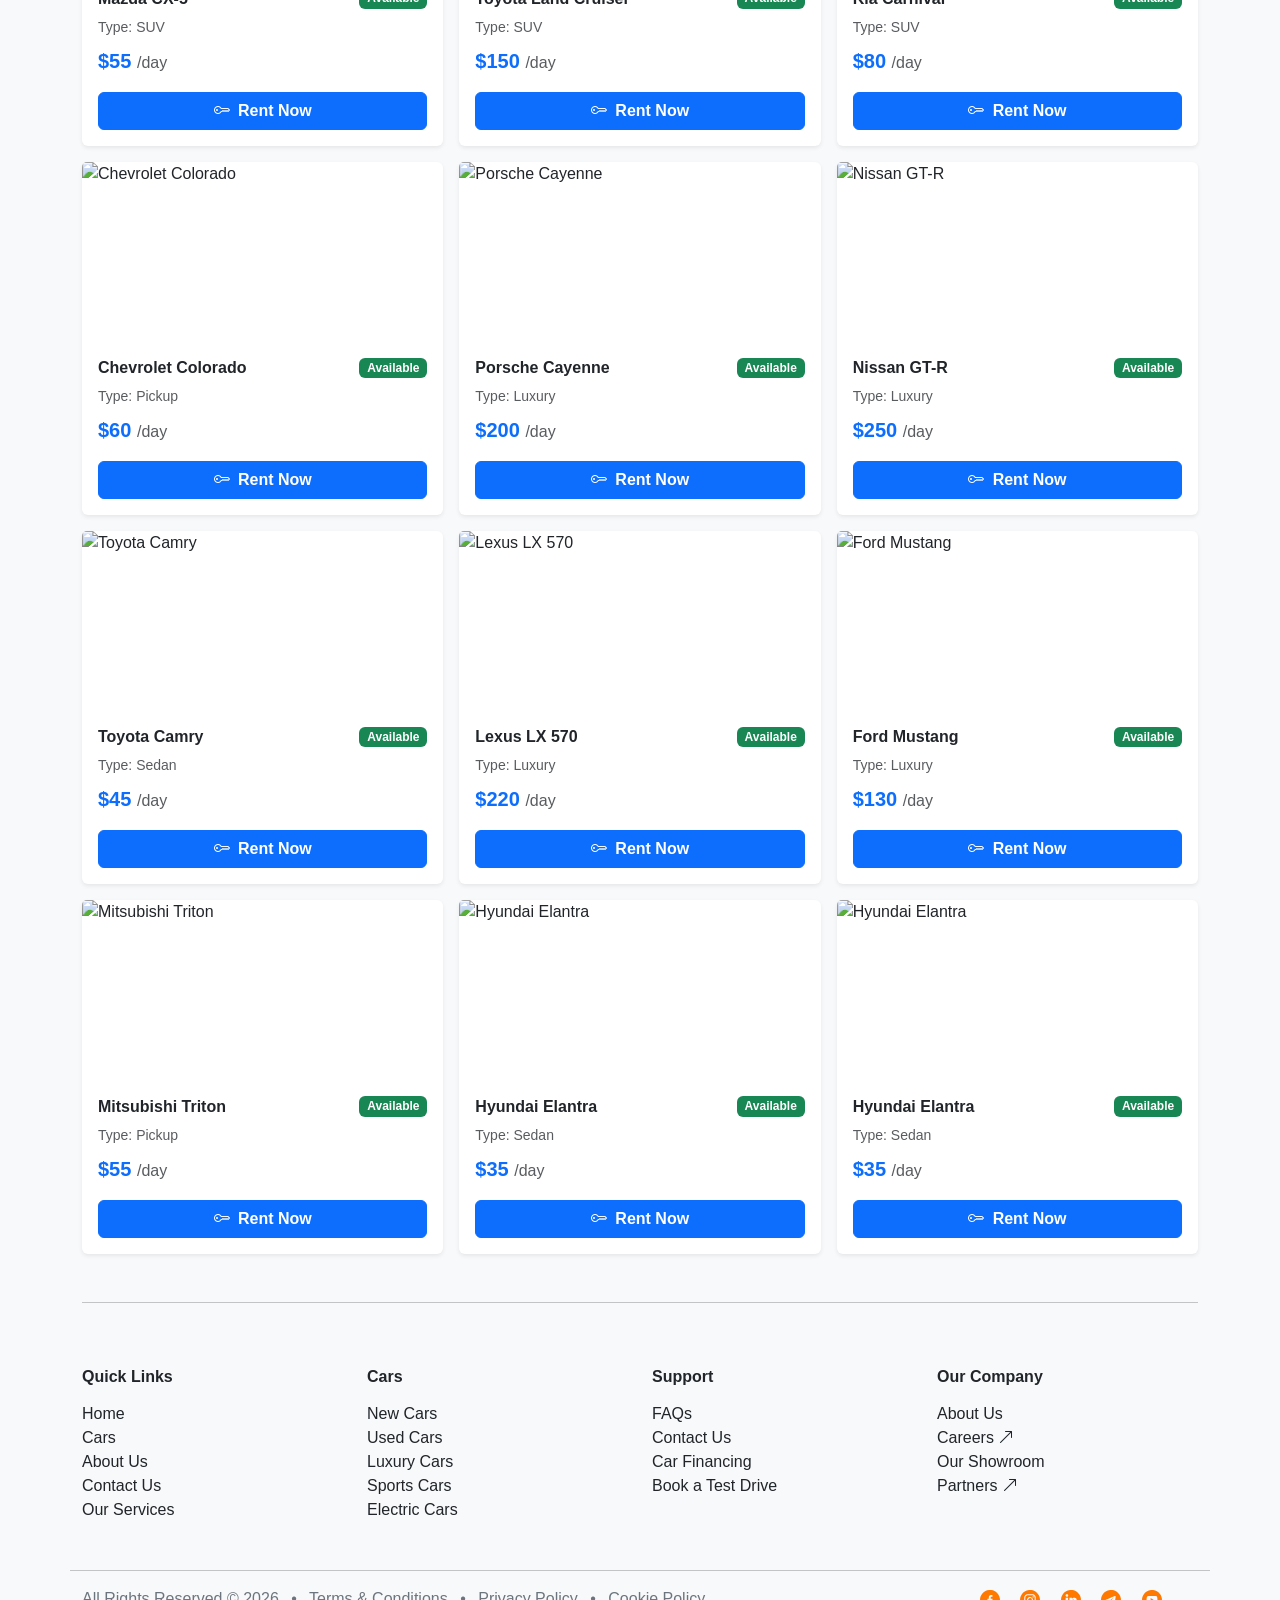
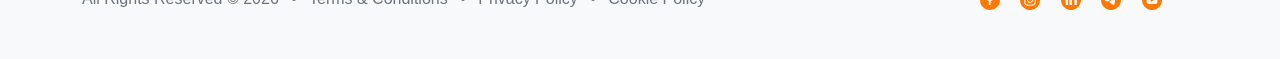
==== commit c45ab3d8: "i have been change code" ====
--- a/index.html
+++ b/index.html
@@ -7,71 +7,118 @@
   <title>Car Rental System (20 Vehicles)</title>
   <link href="https://cdn.jsdelivr.net/npm/bootstrap@5.3.0/dist/css/bootstrap.min.css" rel="stylesheet">
   <link rel="stylesheet" href="https://cdn.jsdelivr.net/npm/bootstrap-icons@1.11.0/font/bootstrap-icons.css">
-  <style>
-    body {
-      font-family: -apple-system, BlinkMacSystemFont, "Segoe UI", Roboto, Helvetica, Arial, sans-serif;
-    }
-
-    .car-card img {
-      height: 180px;
-      object-fit: cover;
-    }
-
-    .hero-banner {
-      background: linear-gradient(rgba(0, 0, 0, 0.65), rgba(0, 0, 0, 0.65)), url('https://images.unsplash.com/photo-1485291571150-772bcfc10da5?auto=format&fit=crop&w=1200&q=80');
-      background-size: cover;
-      background-position: center;
-      color: white;
-      padding: 35px 15px;
-      border-radius: 0 0 15px 15px;
-    }
-
-    @media (max-width: 576px) {
-      .hero-banner {
-        padding: 25px 10px;
-      }
-
-      .hero-banner h1 {
-        font-size: 1.6rem;
-      }
-
-      .car-card img {
-        height: 160px;
-      }
-    }
-
-    /* hover footer */
-    a {
-      position: relative;
-      display: inline-block;
-      text-decoration: none;
-      transition: color .3s;
-    }
-
-    a::after {
-      content: "";
-      position: absolute;
-      left: 0;
-      bottom: -3px;
-      width: 0;
-      height: 2px;
-      background: black;
-      transition: width .3s ease;
-    }
-
-    a:hover {
-      color: black;
-    }
-
-    a:hover::after {
-      width: 100%;
-    }
-
-    /* end hover */
-  </style>
+  <link rel="stylesheet" href="/css//style.css">
+  <link href="https://unpkg.com/aos@2.3.1/dist/aos.css" rel="stylesheet">
 </head>
 
 <body class="bg-light">
+<!-- Car Detail Modal -->
+<div class="modal fade" id="carDetailModal" tabindex="-1">
+
+    <div class="modal-dialog modal-lg modal-dialog-centered">
+
+        <div class="modal-content">
+
+            <div class="modal-header">
+
+                <h5 class="modal-title" id="detailCarName">
+                    Car Details
+                </h5>
+
+                <button type="button"
+                        class="btn-close"
+                        data-bs-dismiss="modal">
+                </button>
+
+            </div>
+
+            <div class="modal-body">
+
+                <div class="row g-4">
+
+                    <!-- Car Image -->
+                    <div class="col-md-6">
+
+                        <img id="detailCarImage"
+                             src=""
+                             class="img-fluid w-100 car-detail-image"
+                             alt="Car">
+
+                    </div>
+
+
+                    <!-- Car Information -->
+                    <div class="col-md-6">
+
+                        <h3 id="detailCarTitle"
+                            class="fw-bold mb-3">
+                        </h3>
+
+
+                        <p>
+                            <strong>Brand:</strong>
+                            <span id="detailCarBrand"></span>
+                        </p>
+
+                        <p>
+                            <strong>Type:</strong>
+                            <span id="detailCarType"></span>
+                        </p>
+
+                        <p>
+                            <strong>Year:</strong>
+                            <span id="detailCarYear"></span>
+                        </p>
+
+                        <p>
+                            <strong>Seats:</strong>
+                            <span id="detailCarSeats"></span>
+                        </p>
+
+                        <p>
+                            <strong>Transmission:</strong>
+                            <span id="detailCarTransmission"></span>
+                        </p>
+
+                        <p>
+                            <strong>Fuel:</strong>
+                            <span id="detailCarFuel"></span>
+                        </p>
+
+
+                        <hr>
+
+
+                        <h3 class="text-primary fw-bold">
+                            $<span id="detailCarPrice"></span>
+                            <small class="text-muted fs-6">
+                                /day
+                            </small>
+                        </h3>
+
+
+                        <p id="detailCarDescription"
+                           class="text-muted">
+                        </p>
+
+
+                        <button id="detailRentBtn"
+                                class="btn btn-primary w-100 fw-bold">
+                            <i class="bi-key me-1"></i>
+                            Rent Now
+                        </button>
+
+                    </div>
+
+                </div>
+
+            </div>
+
+        </div>
+
+    </div>
+
+</div>
 
   <nav class="navbar navbar-expand-lg navbar-dark bg-dark sticky-top">
     <div class="container">
@@ -225,64 +272,94 @@
         </div>
       </div>
     </section>
-
   </div>
 
+  <!-- Login / Register Modal -->
   <div class="modal fade" id="authModal" tabindex="-1">
     <div class="modal-dialog modal-dialog-centered">
-      <div class="modal-content">
-        <div class="modal-header">
-          <h5 class="modal-title text-center" id="authModalTitle">Account Access</h5>
-          <button type="button" class="btn-close" data-bs-dismiss="modal"></button>
-        </div>
+      <div class="modal-content auth-modal">
         <div class="modal-body">
-          <ul class="nav nav-pills nav-justified mb-3" id="pills-tab">
-            <li class="nav-item">
-              <button class="nav-link active" id="pills-login-tab" data-bs-toggle="pill"
-                data-bs-target="#pills-login">Login</button>
-            </li>
-            <li class="nav-item">
-              <button class="nav-link" id="pills-register-tab" data-bs-toggle="pill"
-                data-bs-target="#pills-register">Register Customer</button>
-            </li>
-          </ul>
-          <div class="tab-content" id="pills-tabContent">
-            <div class="tab-pane fade show active" id="pills-login">
-              <form id="loginForm">
-                <div class="mb-3">
-                  <label class="form-label">Email Address</label>
-                  <input type="email" class="form-control" id="loginEmail" placeholder="Enter Email" required>
+          <div class="auth-header text-center">
+            <div class="auth-logo">
+              🚗 DriveEasy
+            </div>
+            <h4 id="authModalTitle">Welcome back!</h4>
+          </div>
+          <div class="auth-tabs">
+            <button type="button" class="auth-tab active" id="loginTab" onclick="showAuthForm('login')">
+              Login
+            </button>
+            <button type="button" class="auth-tab" id="registerTab" onclick="showAuthForm('register')">
+              Register
+            </button>
+          </div>
+
+          <div id="loginFormContainer">
+            <form id="loginForm">
+              <div class="auth-input">
+                <label>Email</label>
+                <input type="email" id="loginEmail" placeholder="Enter your email" required>
+              </div>
+              <div class="auth-input">
+                <label>Password</label>
+                <div class="password-box">
+                  <input type="password" id="loginPassword" placeholder="Enter password" required>
+                  <button type="button" onclick="togglePassword('loginPassword', this)">
+                    <i class="bi bi-eye"></i>
+                  </button>
                 </div>
-                <div class="mb-3">
-                  <label class="form-label">Password</label>
-                  <input type="password" class="form-control" id="loginPassword" placeholder="Enter password" required>
+              </div>
+              <button type="submit" class="auth-submit">
+                Login
+              </button>
+            </form>
+            <div class="auth-bottom">
+              Don't have an account?
+              <button type="button" onclick="showAuthForm('register')">
+                Register
+              </button>
+            </div>
+          </div>
+          <!-- REGISTER -->
+          <div id="registerFormContainer" class="d-none">
+
+            <form id="registerForm">
+
+              <div class="auth-input">
+                <label>Full Name</label>
+                <input type="text" id="regName" placeholder="Enter your name" required>
+              </div>
+
+              <div class="auth-input">
+                <label>Phone Number</label>
+                <input type="tel" id="regPhone" placeholder="Enter phone number" required>
+              </div>
+
+              <div class="auth-input">
+                <label>Email</label>
+                <input type="email" id="regEmail" placeholder="Enter your email" required>
+              </div>
+
+              <div class="auth-input">
+                <label>Password</label>
+
+                <div class="password-box">
+                  <input type="password" id="regPassword" placeholder="Enter password" required>
+
+                  <button type="button" onclick="togglePassword('regPassword', this)">
+                    <i class="bi bi-eye"></i>
+                  </button>
                 </div>
-                <button type="submit" class="btn btn-primary w-100">Login</button>
-                <div class="mt-3 text-muted small bg-light p-2 rounded">
-                  <strong>Admin Credentials:</strong> example join@gmail.com / pw : abc234
-                </div>
-              </form>
-            </div>
-            <div class="tab-pane fade" id="pills-register">
-              <form id="registerForm">
-                <div class="mb-2">
-                  <label class="form-label">Full Name</label>
-                  <input type="text" class="form-control" id="regName" required placeholder="Enter Name">
-                </div>
-                <div class="mb-2">
-                  <label class="form-label">Phone Number</label>
-                  <input type="tel" class="form-control" id="regPhone" required placeholder="Enter Phone Number">
-                </div>
-                <div class="mb-2">
-                  <label class="form-label">Email Address</label>
-                  <input type="email" class="form-control" id="regEmail" required placeholder="Enter Email">
-                </div>
-                <div class="mb-3">
-                  <label class="form-label">Password</label>
-                  <input type="password" class="form-control" id="regPassword" required placeholder="Enter password">
-                </div>
-                <button type="submit" class="btn btn-success w-100">Register Account</button>
-              </form>
+              </div>
+              <button type="submit" class="auth-submit ">
+                Register Account
+              </button>
+            </form>
+            <div class="auth-bottom">
+              Already have an account?
+              <button type="button" onclick="showAuthForm('login')">
+                Login
+              </button>
             </div>
           </div>
         </div>
@@ -290,6 +367,7 @@
     </div>
   </div>
 
+  <!-- sytem pay mooney -->
   <div class="modal fade" id="rentalModal" tabindex="-1">
     <div class="modal-dialog modal-dialog-centered">
       <div class="modal-content">
@@ -332,6 +410,7 @@
     </div>
   </div>
 
+  <!-- admin add new car -->
   <div class="modal fade" id="addCarModal" tabindex="-1">
     <div class="modal-dialog modal-dialog-centered">
       <div class="modal-content">
@@ -372,9 +451,7 @@
   <!-- footer design -->
   <div class="container">
     <hr>
-
     <div class="row py-5">
-
       <div class="col-lg-3 col-md-6 col-12 mb-4">
         <h6 class="fw-bold mb-3">Quick Links</h6>
         <a class="text-dark text-decoration-none" href="#">Home</a><br>
@@ -436,402 +513,16 @@
     </div>
   </div>
   <!-- end footer -->
-
+</body>
   <script src="https://cdn.jsdelivr.net/npm/bootstrap@5.3.0/dist/js/bootstrap.bundle.min.js"></script>
-
+  <script src="/js/data.js"></script>
+  <script src="/js/admin.js"></script>
+  <script src="/js/app.js"></script>
+  <script src="/js/auth.js"></script>
+  <script src="/js/car.js"></script>
+  <script src="/js/rental.js"></script>
+  <script src="https://unpkg.com/aos@2.3.1/dist/aos.js"></script>
   <script>
-    // System Users Database (Admin credentials configured here)
-    let users = [
-      { name: "System Admin", phone: "012000000", email: "visal22@gmail.com", password: "Sal22", role: "Admin" },
-      { name: "System Admin", phone: "0976370492", email: "cheatjoker177@gmail.com", password: "chhay1", role: "Admin" },
-    ];
-
-    let currentUser = null;
-
-    // 21 Initial Cars Data
-    let cars = [
-      { id: 1, name: "Toyota Prius 2010", type: "Sedan", price: 30, available: true, img: "https://images.unsplash.com/photo-1590362891991-f776e747a588?auto=format&fit=crop&w=600&q=80" },
-      { id: 2, name: "Lexus RX 350", type: "SUV", price: 85, available: true, img: "https://images.unsplash.com/photo-1563720223185-11003d516935?auto=format&fit=crop&w=600&q=80" },
-      { id: 3, name: "Ford Ranger Wildtrak", type: "Pickup", price: 70, available: true, img: "https://images.unsplash.com/photo-1533473359331-0135ef1b58bf?auto=format&fit=crop&w=600&q=80" },
-      { id: 4, name: "Mercedes-Benz C-Class", type: "Luxury", price: 120, available: true, img: "https://images.unsplash.com/photo-1618843479313-40f8afb4b4d8?auto=format&fit=crop&w=600&q=80" },
-      { id: 5, name: "BMW X5", type: "SUV", price: 110, available: true, img: "https://images.unsplash.com/photo-1555215695-3004980ad54e?auto=format&fit=crop&w=600&q=80" },
-      { id: 6, name: "Audi A6", type: "Sedan", price: 95, available: true, img: "https://images.unsplash.com/photo-1603584173870-7f23fdae1b7a?auto=format&fit=crop&w=600&q=80" },
-      { id: 7, name: "Toyota Highlander", type: "SUV", price: 75, available: true, img: "https://images.unsplash.com/photo-1549399542-7e3f8b79c341?auto=format&fit=crop&w=600&q=80" },
-      { id: 8, name: "Hyundai Tucson", type: "SUV", price: 50, available: true, img: "https://images.unsplash.com/photo-1583121274602-3e2820c69888?auto=format&fit=crop&w=600&q=80" },
-      { id: 9, name: "Honda Civic", type: "Sedan", price: 40, available: true, img: "https://images.unsplash.com/photo-1605559424843-9e4c228bf1c2?auto=format&fit=crop&w=600&q=80" },
-      { id: 10, name: "Mazda CX-5", type: "SUV", price: 55, available: true, img: "https://images.unsplash.com/photo-1541899481282-d53bffe3c35d?auto=format&fit=crop&w=600&q=80" },
-      { id: 11, name: "Toyota Land Cruiser", type: "SUV", price: 150, available: true, img: "https://images.unsplash.com/photo-1519641471654-76ce0107ad1b?auto=format&fit=crop&w=600&q=80" },
-      { id: 12, name: "Kia Carnival", type: "SUV", price: 80, available: true, img: "https://images.unsplash.com/photo-1563720223185-11003d516935?auto=format&fit=crop&w=600&q=80" },
-      { id: 13, name: "Chevrolet Colorado", type: "Pickup", price: 60, available: true, img: "https://images.unsplash.com/photo-1533473359331-0135ef1b58bf?auto=format&fit=crop&w=600&q=80" },
-      { id: 14, name: "Porsche Cayenne", type: "Luxury", price: 200, available: true, img: "https://images.unsplash.com/photo-1503376780353-7e6692767b70?auto=format&fit=crop&w=600&q=80" },
-      { id: 15, name: "Nissan GT-R", type: "Luxury", price: 250, available: true, img: "https://images.unsplash.com/photo-1617814076367-b759c7d7e738?auto=format&fit=crop&w=600&q=80" },
-      { id: 16, name: "Toyota Camry", type: "Sedan", price: 45, available: true, img: "https://images.unsplash.com/photo-1621007947382-bb3c3994e3fb?auto=format&fit=crop&w=600&q=80" },
-      { id: 17, name: "Lexus LX 570", type: "Luxury", price: 220, available: true, img: "https://images.unsplash.com/photo-1563720223185-11003d516935?auto=format&fit=crop&w=600&q=80" },
-      { id: 18, name: "Ford Mustang", type: "Luxury", price: 130, available: true, img: "https://images.unsplash.com/photo-1584345604476-8ec5e12e42dd?auto=format&fit=crop&w=600&q=80" },
-      { id: 19, name: "Mitsubishi Triton", type: "Pickup", price: 55, available: true, img: "https://images.unsplash.com/photo-1533473359331-0135ef1b58bf?auto=format&fit=crop&w=600&q=80" },
-      { id: 20, name: "Hyundai Elantra", type: "Sedan", price: 35, available: true, img: "https://images.unsplash.com/photo-1603584173870-7f23fdae1b7a?auto=format&fit=crop&w=600&q=80" },
-      { id: 21, name: "Hyundai Elantra", type: "Sedan", price: 35, available: true, img: "https://images.unsplash.com/photo-1603584173870-7f23fdae1b7a?auto=format&fit=crop&w=600&q=80" },
-    ];
-
-    let rentals = [];
-
-    document.addEventListener("DOMContentLoaded", () => {
-      refreshAllViews();
-    });
-
-    // Navigation Handler
-    function showSection(sectionId) {
-      document.getElementById('customer-browse').classList.add('d-none');
-      document.getElementById('customer-dashboard').classList.add('d-none');
-      document.getElementById('admin-dashboard').classList.add('d-none');
-
-      document.getElementById(sectionId).classList.remove('d-none');
-    }
-
-    // Login Form Action
-    document.getElementById('loginForm').addEventListener('submit', function (e) {
-      e.preventDefault();
-      const email = document.getElementById('loginEmail').value;
-      const password = document.getElementById('loginPassword').value;
-
-      const user = users.find(u => u.email === email && u.password === password);
-
-      if (user) {
-        currentUser = user;
-        updateUserUI();
-
-        const modal = bootstrap.Modal.getInstance(document.getElementById('authModal'));
-        modal.hide();
-        this.reset();
-      } else {
-        alert("Invalid Email or Password! Please try again.");
-      }
-    });
-
-    // Customer Registration Action
-    document.getElementById('registerForm').addEventListener('submit', function (e) {
-      e.preventDefault();
-      const name = document.getElementById('regName').value;
-      const phone = document.getElementById('regPhone').value;
-      const email = document.getElementById('regEmail').value;
-      const password = document.getElementById('regPassword').value;
-
-      const existingUser = users.find(u => u.email === email);
-      if (existingUser) {
-        alert("This Email is already registered!");
-        return;
-      }
-
-      const newUser = { name: name, phone: phone, email: email, password: password, role: 'Customer' };
-      users.push(newUser);
-      currentUser = newUser;
-
-      updateUserUI();
-      alert(`Account created successfully! Welcome ${name}.`);
-
-      const modal = bootstrap.Modal.getInstance(document.getElementById('authModal'));
-      modal.hide();
-      this.reset();
-    });
-
-    // Logout Function
-    function logout() {
-      currentUser = null;
-      updateUserUI();
-      showSection('customer-browse');
-    }
-
-    // UI State Update
-    function updateUserUI() {
-      const userDisplay = document.getElementById('user-display');
-      const authBtn = document.getElementById('auth-btn');
-      const logoutBtn = document.getElementById('logout-btn');
-      const adminNav = document.getElementById('nav-admin');
-
-      if (currentUser) {
-        userDisplay.innerHTML = `<i class="bi-person-circle text-warning"></i> ${currentUser.name} (${currentUser.role})`;
-        authBtn.classList.add('d-none');
-        logoutBtn.classList.remove('d-none');
-
-        if (currentUser.role === 'Admin') {
-          adminNav.classList.remove('d-none');
-          showSection('admin-dashboard');
-        } else {
-          adminNav.classList.add('d-none');
-        }
-      } else {
-        userDisplay.innerHTML = `<i class="bi-person-circle"></i> Guest`;
-        authBtn.classList.remove('d-none');
-        logoutBtn.classList.add('d-none');
-        adminNav.classList.add('d-none');
-      }
-    }
-
-    // Render Car Cards
-    function renderCars(filterText = '') {
-      const container = document.getElementById('car-list-container');
-      container.innerHTML = '';
-
-      const filtered = cars.filter(car =>
-        car.name.toLowerCase().includes(filterText.toLowerCase()) ||
-        car.type.toLowerCase().includes(filterText.toLowerCase())
-      );
-
-      filtered.forEach(car => {
-        const badge = car.available
-          ? `<span class="badge bg-success">Available</span>`
-          : `<span class="badge bg-danger">Rented</span>`;
-
-        const btn = car.available
-          ? `<button class="btn btn-primary w-100 fw-bold" onclick="openRentalModal(${car.id})"><i class="bi-key me-1"></i> Rent Now</button>`
-          : `<button class="btn btn-secondary w-100" disabled>Not Available</button>`;
-
-        container.innerHTML += `
-          <div class="col-12 col-sm-6 col-lg-4">
-            <div class="card car-card h-100 shadow-sm border-0">
-              <img src="${car.img}" class="card-img-top" alt="${car.name}">
-              <div class="card-body d-flex flex-column">
-                <div class="d-flex justify-content-between align-items-center mb-2">
-                  <h6 class="card-title fw-bold mb-0">${car.name}</h6>
-                  ${badge}
-                </div>
-                <p class="text-muted small mb-2">Type: ${car.type}</p>
-                <p class="fw-bold text-primary fs-5 mt-auto mb-3">$${car.price} <span class="fs-6 text-muted fw-normal">/day</span></p>
-                ${btn}
-              </div>
-            </div>
-          </div>
-        `;
-      });
-    }
-
-    function filterCars() {
-      const text = document.getElementById('searchInput').value;
-      renderCars(text);
-    }
-
-    // Open Rental Modal
-    function openRentalModal(carId) {
-      if (!currentUser) {
-        const authModal = new bootstrap.Modal(
-          document.getElementById('authModal')
-        );
-        authModal.show();
-        return;
-      }
-      const car = cars.find(c => c.id === carId);
-      if (car) {
-        document.getElementById('modalCarId').value = car.id;
-        document.getElementById('modalCarName').innerText = car.name;
-        document.getElementById('modalCarRate').innerText = `Daily Rate: $${car.price}`;
-        document.getElementById('rentalDays').value = 1;
-        calculateTotal();
-        const rentalModal = new bootstrap.Modal(
-          document.getElementById('rentalModal')
-        );
-
-        rentalModal.show();
-      }
-    }
-
-    function calculateTotal() {
-      const carId = parseInt(document.getElementById('modalCarId').value);
-      const days = parseInt(document.getElementById('rentalDays').value) || 1;
-      const car = cars.find(c => c.id === carId);
-
-      if (car) {
-        const total = car.price * days;
-        document.getElementById('modalTotalCost').innerText = `$${total}`;
-      }
-    }
-
-    // Process Rental
-    document.getElementById('checkoutForm').addEventListener('submit', function (e) {
-      e.preventDefault();
-
-      const carId = parseInt(document.getElementById('modalCarId').value);
-      const days = parseInt(document.getElementById('rentalDays').value);
-      const paymentMethod = document.getElementById('paymentMethod').value;
-      const car = cars.find(c => c.id === carId);
-
-      if (car && car.available) {
-        car.available = false;
-        const totalCost = car.price * days;
-
-        rentals.push({
-          id: Date.now(),
-          carId: car.id,
-          carName: car.name,
-          renterName: currentUser.name,
-          renterEmail: currentUser.email,
-          renterPhone: currentUser.phone || 'N/A',
-          days: days,
-          totalPrice: totalCost,
-          paymentMethod: paymentMethod,
-          status: "Active"
-        });
-
-        refreshAllViews();
-
-        const modal = bootstrap.Modal.getInstance(document.getElementById('rentalModal'));
-        modal.hide();
-
-        alert(`Payment Successful! You rented ${car.name} for ${days} day(s). Total: $${totalCost} via ${paymentMethod}.`);
-        showSection('customer-dashboard');
-      }
-    });
-
-    // Return Car Function
-    function returnCar(rentalId) {
-      const rentalIndex = rentals.findIndex(r => r.id === rentalId);
-      if (rentalIndex !== -1) {
-        const rental = rentals[rentalIndex];
-
-        const car = cars.find(c => c.id === rental.carId);
-        if (car) car.available = true;
-
-        rentals.splice(rentalIndex, 1);
-        refreshAllViews();
-
-        alert(`Vehicle "${rental.carName}" successfully returned!`);
-      }
-    }
-
-    // Render Customer Rented Table
-    function renderCustomerRentals() {
-      const tbody = document.getElementById('rented-table-body');
-      tbody.innerHTML = '';
-
-      if (!currentUser) {
-        tbody.innerHTML = `<tr><td colspan="6" class="text-center text-muted p-3">Please login to view your rentals.</td></tr>`;
-        return;
-      }
-
-      const userRentals = rentals.filter(r => r.renterEmail === currentUser.email);
-
-      if (userRentals.length === 0) {
-        tbody.innerHTML = `<tr><td colspan="6" class="text-center text-muted p-3">No active rentals found.</td></tr>`;
-        return;
-      }
-
-      userRentals.forEach((r) => {
-        tbody.innerHTML += `
-          <tr>
-            <td class="fw-bold">${r.carName}</td>
-            <td>${r.days} Days</td>
-            <td class="text-success fw-bold">$${r.totalPrice}</td>
-            <td>${r.renterName}</td>
-            <td><span class="badge bg-warning text-dark">${r.status}</span></td>
-            <td>
-              <button class="btn btn-sm btn-outline-danger" onclick="returnCar(${r.id})">
-                <i class="bi-arrow-return-left"></i> Return Car
-              </button>
-            </td>
-          </tr>
-        `;
-      });
-    }
-
-    // Render Admin Fleet & Active Customer Rentals
-    function renderAdminTable() {
-      // Fleet Inventory Table
-      const tbody = document.getElementById('admin-table-body');
-      tbody.innerHTML = '';
-
-      cars.forEach(car => {
-        const statusBadge = car.available
-          ? `<span class="badge bg-success">Available</span>`
-          : `<span class="badge bg-danger">Rented</span>`;
-
-        tbody.innerHTML += `
-          <tr>
-            <td>${car.id}</td>
-            <td class="fw-bold">${car.name}</td>
-            <td>${car.type}</td>
-            <td>$${car.price}</td>
-            <td>${statusBadge}</td>
-            <td>
-              <button class="btn btn-sm btn-danger" onclick="deleteCar(${car.id})">
-                <i class="bi-trash"></i>
-              </button>
-            </td>
-          </tr>
-        `;
-      });
-
-      // Customer Rentals Overview for Admin
-      const rentalsTbody = document.getElementById('admin-rentals-table-body');
-      rentalsTbody.innerHTML = '';
-
-      if (rentals.length === 0) {
-        rentalsTbody.innerHTML = `<tr><td colspan="6" class="text-center text-muted p-3">No active customer rentals.</td></tr>`;
-        return;
-      }
-
-      rentals.forEach(r => {
-        rentalsTbody.innerHTML += `
-          <tr>
-            <td class="fw-bold">${r.renterName}</td>
-            <td><a href="mailto:${r.renterEmail}">${r.renterEmail}</a></td>
-            <td>${r.renterPhone}</td>
-            <td class="fw-bold text-primary">${r.carName}</td>
-            <td>${r.days} Days ($${r.totalPrice})</td>
-            <td>
-              <button class="btn btn-sm btn-danger" onclick="returnCar(${r.id})">
-                Force Return
-              </button>
-            </td>
-          </tr>
-        `;
-      });
-    }
-
-    function deleteCar(carId) {
-      if (confirm('Are you sure you want to delete this vehicle?')) {
-        cars = cars.filter(c => c.id !== carId);
-        refreshAllViews();
-      }
-    }
-
-    // Add Car Action
-    document.getElementById('addCarForm').addEventListener('submit', function (e) {
-      e.preventDefault();
-
-      const newCar = {
-        id: cars.length ? Math.max(...cars.map(c => c.id)) + 1 : 1,
-        name: document.getElementById('carName').value,
-        type: document.getElementById('carType').value,
-        price: parseFloat(document.getElementById('carPrice').value),
-        available: true,
-        img: document.getElementById('carImage').value || 'https://images.unsplash.com/photo-1533473359331-0135ef1b58bf?auto=format&fit=crop&w=600&q=80'
-      };
-
-      cars.push(newCar);
-      refreshAllViews();
-
-      this.reset();
-      const modal = bootstrap.Modal.getInstance(document.getElementById('addCarModal'));
-      modal.hide();
-    });
-
-    // Update Stats
-    function updateStats() {
-      const total = cars.length;
-      const rented = cars.filter(c => !c.available).length;
-      const available = total - rented;
-
-      document.getElementById('stat-total-cars').innerText = total;
-      document.getElementById('stat-rented-cars').innerText = rented;
-      document.getElementById('stat-available-cars').innerText = available;
-    }
-
-    function refreshAllViews() {
-      renderCars();
-      renderCustomerRentals();
-      renderAdminTable();
-      updateStats();
-    }
+    AOS.init();
   </script>
-</body>
-
 </html>
--- a/css/style.css
+++ b/css/style.css
@@ -0,0 +1,239 @@
+body {
+    font-family: -apple-system, BlinkMacSystemFont, "Segoe UI", Roboto, Helvetica, Arial, sans-serif;
+}
+
+.car-card img {
+    height: 180px;
+    object-fit: cover;
+}
+
+.hero-banner {
+    background: linear-gradient(rgba(0, 0, 0, 0.65), rgba(0, 0, 0, 0.65)), url('https://images.unsplash.com/photo-1485291571150-772bcfc10da5?auto=format&fit=crop&w=1200&q=80');
+    background-size: cover;
+    background-position: center;
+    color: white;
+    padding: 35px 15px;
+    border-radius: 0 0 15px 15px;
+}
+
+@media (max-width: 576px) {
+    .hero-banner {
+        padding: 25px 10px;
+    }
+
+    .hero-banner h1 {
+        font-size: 1.6rem;
+    }
+
+    .car-card img {
+        height: 160px;
+    }
+}
+
+/* hover footer */
+a {
+    position: relative;
+    display: inline-block;
+    text-decoration: none;
+    transition: color .3s;
+}
+
+a::after {
+    content: "";
+    position: absolute;
+    left: 0;
+    bottom: -3px;
+    width: 0;
+    height: 2px;
+    background: black;
+    transition: width .3s ease;
+}
+
+a:hover {
+    color: black;
+}
+
+a:hover::after {
+    width: 100%;
+}
+
+/* ==============================
+   LOGIN / REGISTER
+================================ */
+
+.auth-modal {
+    border: none;
+    border-radius: 8px;
+    overflow: hidden;
+    max-width: 430px;
+    margin: auto;
+}
+
+.auth-modal .modal-body {
+    padding: 35px;
+}
+
+/* Header */
+
+.auth-header {
+    margin-bottom: 25px;
+}
+
+.auth-logo {
+    font-size: 24px;
+    font-weight: 700;
+    margin-bottom: 8px;
+}
+
+.auth-header h4 {
+    font-size: 16px;
+    font-weight: 400;
+    color: #666;
+    margin: 0;
+}
+
+
+/* Login / Register buttons */
+
+.auth-tabs {
+    display: flex;
+    border-bottom: 1px solid #ddd;
+    margin-bottom: 25px;
+}
+
+.auth-tab {
+    width: 50%;
+    padding: 12px;
+    border: none;
+    background: transparent;
+    font-weight: 600;
+    color: #777;
+    border-bottom: 2px solid transparent;
+}
+
+.auth-tab.active {
+    color: #000;
+    border-bottom: 2px solid #000;
+}
+
+
+/* Input */
+
+.auth-input {
+    margin-bottom: 18px;
+}
+
+.auth-input label {
+    display: block;
+    font-size: 14px;
+    font-weight: 600;
+    margin-bottom: 7px;
+}
+
+.auth-input input {
+    width: 100%;
+    height: 46px;
+    padding: 10px 12px;
+    border: 1px solid #ccc;
+    border-radius: 4px;
+    outline: none;
+    font-size: 14px;
+}
+
+.auth-input input:focus {
+    border-color: #000;
+}
+
+
+/* Password */
+
+.password-box {
+    position: relative;
+}
+
+.password-box input {
+    padding-right: 45px;
+}
+
+.password-box button {
+    position: absolute;
+    right: 0;
+    top: 0;
+    height: 46px;
+    width: 45px;
+    border: none;
+    background: transparent;
+    color: #666;
+}
+
+
+/* Submit button */
+
+.auth-submit {
+    width: 100%;
+    height: 46px;
+    border: none;
+    border-radius: 4px;
+    background: #000;
+    color: white;
+    font-weight: 600;
+    margin-top: 5px;
+    cursor: pointer;
+    transition: 0.2s;
+}
+
+.auth-submit:hover {
+    background: #222;
+}
+
+.register-btn {
+    background: #198754;
+}
+
+.register-btn:hover {
+    background: #157347;
+}
+
+/* Bottom text */
+
+.auth-bottom {
+    text-align: center;
+    margin-top: 20px;
+    font-size: 14px;
+    color: #777;
+}
+
+.auth-bottom button {
+    border: none;
+    background: none;
+    color: #000;
+    font-weight: 600;
+    padding: 0;
+    cursor: pointer;
+}
+
+.auth-bottom button:hover {
+    text-decoration: underline;
+}
+
+@media (max-width: 576px) {
+
+    .auth-modal .modal-body {
+        padding: 25px 20px;
+    }
+
+}
+
+.car-detail-image {
+    height: 350px;
+    object-fit: cover;
+}
+
+.car-card {
+    cursor: pointer;
+    transition: 0.2s;
+}
+
+.car-card:hover {
+    transform: translateY(-3px);
+}
